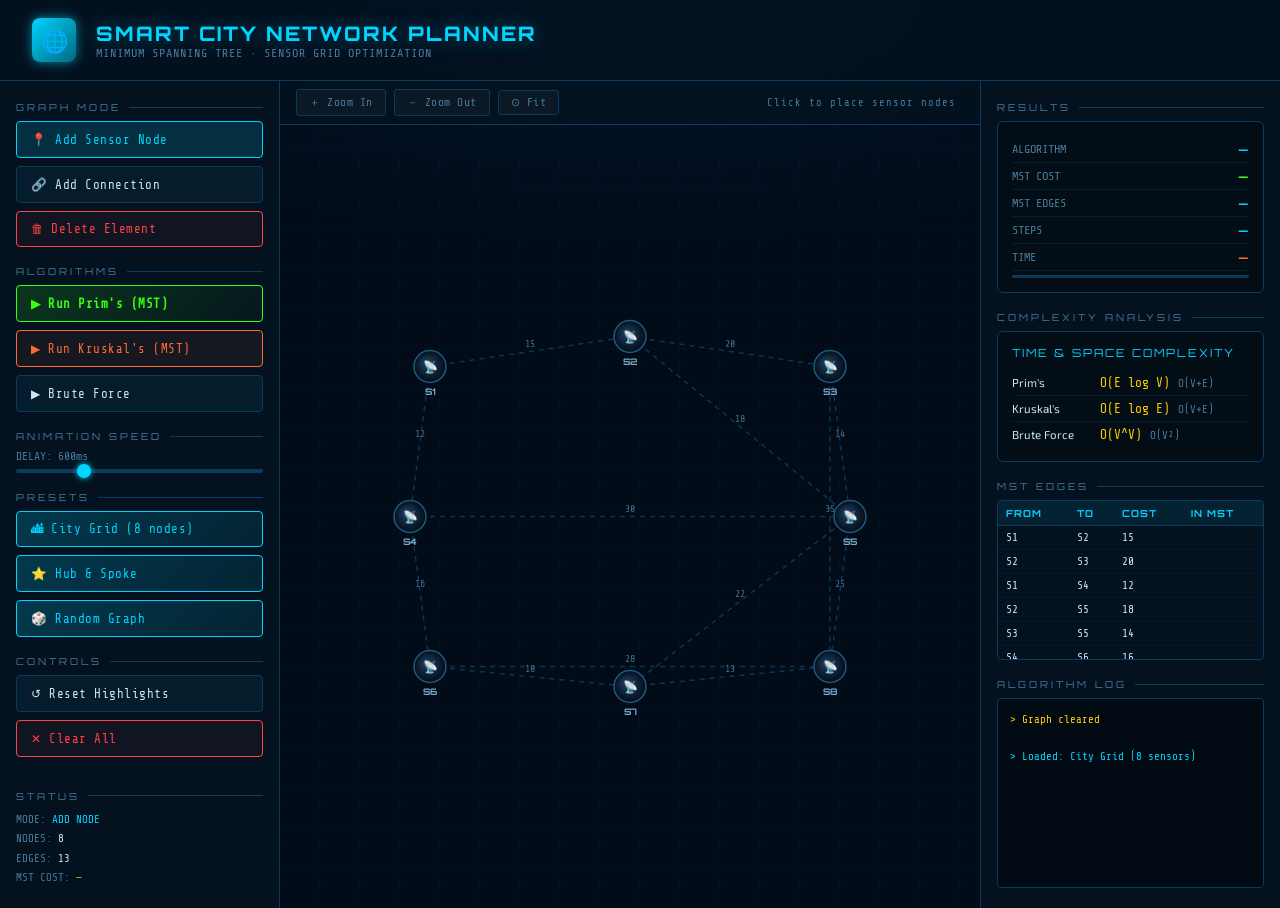
==== smart_city_mst.html @ bb5465e7 "Add complete smart city MST project with all source and test files" ====
<!doctype html>
<html lang="en">
  <head>
    <meta charset="UTF-8" />
    <meta name="viewport" content="width=device-width, initial-scale=1.0" />
    <title>Smart City Road Network Planner</title>
    <link
      href="https://fonts.googleapis.com/css2?family=Orbitron:wght@400;600;800;900&family=Share+Tech+Mono&family=Exo+2:wght@300;400;500&display=swap"
      rel="stylesheet"
    />
    <style>
      :root {
        --bg: #020b18;
        --panel: #041220;
        --border: #0a3a5c;
        --accent: #00d4ff;
        --accent2: #ff6b35;
        --accent3: #39ff14;
        --accent4: #ffcc00;
        --text: #c8e8f8;
        --muted: #4a7a9b;
        --edge-normal: #1a4a6a;
        --node-fill: #0a2535;
        --glow: 0 0 12px rgba(0, 212, 255, 0.6);
      }

      * {
        margin: 0;
        padding: 0;
        box-sizing: border-box;
      }

      body {
        background: var(--bg);
        color: var(--text);
        font-family: "Exo 2", sans-serif;
        min-height: 100vh;
        overflow-x: hidden;
        background-image:
          radial-gradient(
            ellipse 80% 40% at 50% 0%,
            rgba(0, 80, 160, 0.15) 0%,
            transparent 70%
          ),
          repeating-linear-gradient(
            0deg,
            transparent,
            transparent 39px,
            rgba(0, 60, 100, 0.08) 39px,
            rgba(0, 60, 100, 0.08) 40px
          ),
          repeating-linear-gradient(
            90deg,
            transparent,
            transparent 39px,
            rgba(0, 60, 100, 0.08) 39px,
            rgba(0, 60, 100, 0.08) 40px
          );
      }

      header {
        padding: 18px 32px;
        border-bottom: 1px solid var(--border);
        display: flex;
        align-items: center;
        gap: 20px;
        background: rgba(4, 18, 32, 0.95);
        backdrop-filter: blur(10px);
        position: sticky;
        top: 0;
        z-index: 100;
      }

      .logo-icon {
        width: 44px;
        height: 44px;
        background: linear-gradient(135deg, var(--accent), #006a80);
        border-radius: 8px;
        display: flex;
        align-items: center;
        justify-content: center;
        font-size: 22px;
        box-shadow: var(--glow);
      }

      header h1 {
        font-family: "Orbitron", monospace;
        font-size: 1.25rem;
        font-weight: 800;
        letter-spacing: 2px;
        color: var(--accent);
        text-shadow: 0 0 20px rgba(0, 212, 255, 0.4);
      }

      header p {
        font-size: 0.75rem;
        color: var(--muted);
        letter-spacing: 1px;
        font-family: "Share Tech Mono", monospace;
      }

      .badge {
        margin-left: auto;
        background: rgba(0, 212, 255, 0.1);
        border: 1px solid rgba(0, 212, 255, 0.3);
        color: var(--accent);
        font-family: "Share Tech Mono", monospace;
        font-size: 0.65rem;
        padding: 4px 10px;
        border-radius: 3px;
        letter-spacing: 2px;
      }

      .main-layout {
        display: grid;
        grid-template-columns: 280px 1fr 300px;
        gap: 0;
        height: calc(100vh - 73px);
      }

      /* SIDEBAR LEFT */
      .sidebar {
        background: var(--panel);
        border-right: 1px solid var(--border);
        padding: 20px 16px;
        overflow-y: auto;
        display: flex;
        flex-direction: column;
        gap: 18px;
      }

      .section-label {
        font-family: "Orbitron", monospace;
        font-size: 0.6rem;
        letter-spacing: 3px;
        color: var(--muted);
        text-transform: uppercase;
        margin-bottom: 8px;
        display: flex;
        align-items: center;
        gap: 8px;
      }
      .section-label::after {
        content: "";
        flex: 1;
        height: 1px;
        background: var(--border);
      }

      .btn {
        width: 100%;
        padding: 10px 14px;
        border: 1px solid var(--border);
        background: rgba(0, 212, 255, 0.05);
        color: var(--text);
        font-family: "Share Tech Mono", monospace;
        font-size: 0.78rem;
        cursor: pointer;
        border-radius: 4px;
        transition: all 0.2s;
        text-align: left;
        letter-spacing: 0.5px;
        display: flex;
        align-items: center;
        gap: 8px;
      }
      .btn:hover {
        background: rgba(0, 212, 255, 0.12);
        border-color: var(--accent);
        color: var(--accent);
      }
      .btn.active {
        background: rgba(0, 212, 255, 0.15);
        border-color: var(--accent);
        color: var(--accent);
      }
      .btn.primary {
        background: linear-gradient(
          135deg,
          rgba(0, 212, 255, 0.2),
          rgba(0, 106, 128, 0.2)
        );
        border-color: var(--accent);
        color: var(--accent);
      }
      .btn.run {
        background: linear-gradient(
          135deg,
          rgba(57, 255, 20, 0.15),
          rgba(0, 80, 0, 0.1)
        );
        border-color: var(--accent3);
        color: var(--accent3);
        font-weight: 600;
      }
      .btn.run:hover {
        background: rgba(57, 255, 20, 0.25);
      }
      .btn.danger {
        border-color: #ff4444;
        color: #ff4444;
        background: rgba(255, 68, 68, 0.05);
      }
      .btn.danger:hover {
        background: rgba(255, 68, 68, 0.15);
      }
      .btn.kruskal-btn {
        border-color: var(--accent2);
        color: var(--accent2);
        background: rgba(255, 107, 53, 0.07);
      }
      .btn.kruskal-btn:hover {
        background: rgba(255, 107, 53, 0.18);
      }

      .algo-group {
        display: flex;
        flex-direction: column;
        gap: 8px;
      }

      .speed-control {
        display: flex;
        flex-direction: column;
        gap: 6px;
      }
      .speed-control label {
        font-size: 0.72rem;
        color: var(--muted);
        font-family: "Share Tech Mono", monospace;
      }
      input[type="range"] {
        -webkit-appearance: none;
        width: 100%;
        height: 4px;
        background: var(--border);
        border-radius: 2px;
      }
      input[type="range"]::-webkit-slider-thumb {
        -webkit-appearance: none;
        width: 14px;
        height: 14px;
        background: var(--accent);
        border-radius: 50%;
        cursor: pointer;
        box-shadow: 0 0 6px var(--accent);
      }

      /* CANVAS AREA */
      .canvas-area {
        position: relative;
        display: flex;
        flex-direction: column;
      }

      .canvas-toolbar {
        background: rgba(4, 18, 32, 0.9);
        border-bottom: 1px solid var(--border);
        padding: 8px 16px;
        display: flex;
        gap: 8px;
        align-items: center;
      }
      .toolbar-btn {
        padding: 5px 12px;
        border: 1px solid var(--border);
        background: rgba(255, 255, 255, 0.03);
        color: var(--muted);
        font-family: "Share Tech Mono", monospace;
        font-size: 0.7rem;
        cursor: pointer;
        border-radius: 3px;
        transition: all 0.2s;
        letter-spacing: 0.5px;
      }
      .toolbar-btn:hover {
        color: var(--text);
        border-color: var(--muted);
      }
      .toolbar-btn.active {
        background: rgba(0, 212, 255, 0.1);
        border-color: var(--accent);
        color: var(--accent);
      }
      .canvas-hint {
        margin-left: auto;
        font-family: "Share Tech Mono", monospace;
        font-size: 0.65rem;
        color: var(--muted);
        letter-spacing: 1px;
      }

      #network-canvas {
        flex: 1;
        display: block;
        cursor: crosshair;
      }

      /* RIGHT PANEL */
      .right-panel {
        background: var(--panel);
        border-left: 1px solid var(--border);
        padding: 20px 16px;
        overflow-y: auto;
        display: flex;
        flex-direction: column;
        gap: 18px;
      }

      .stat-card {
        background: rgba(0, 0, 0, 0.3);
        border: 1px solid var(--border);
        border-radius: 6px;
        padding: 14px;
      }
      .stat-row {
        display: flex;
        justify-content: space-between;
        align-items: center;
        padding: 5px 0;
        border-bottom: 1px solid rgba(10, 58, 92, 0.4);
        font-size: 0.75rem;
      }
      .stat-row:last-child {
        border-bottom: none;
      }
      .stat-key {
        color: var(--muted);
        font-family: "Share Tech Mono", monospace;
      }
      .stat-val {
        color: var(--accent);
        font-family: "Orbitron", monospace;
        font-size: 0.8rem;
        font-weight: 600;
      }
      .stat-val.green {
        color: var(--accent3);
      }
      .stat-val.orange {
        color: var(--accent2);
      }

      .log-area {
        background: #010a12;
        border: 1px solid var(--border);
        border-radius: 4px;
        padding: 12px;
        font-family: "Share Tech Mono", monospace;
        font-size: 0.68rem;
        line-height: 1.7;
        color: var(--muted);
        max-height: 220px;
        overflow-y: auto;
        flex: 1;
      }
      .log-area .log-line {
        display: block;
      }
      .log-area .log-line.info {
        color: var(--accent);
      }
      .log-area .log-line.success {
        color: var(--accent3);
      }
      .log-area .log-line.warn {
        color: var(--accent4);
      }
      .log-area .log-line.edge {
        color: #a0cce0;
      }

      .complexity-box {
        background: rgba(0, 0, 0, 0.3);
        border: 1px solid var(--border);
        border-radius: 6px;
        padding: 14px;
      }
      .complexity-title {
        font-family: "Orbitron", monospace;
        font-size: 0.7rem;
        color: var(--accent);
        letter-spacing: 2px;
        margin-bottom: 10px;
      }
      .complexity-item {
        display: flex;
        align-items: baseline;
        gap: 8px;
        padding: 5px 0;
        border-bottom: 1px solid rgba(10, 58, 92, 0.3);
        font-size: 0.72rem;
      }
      .complexity-item:last-child {
        border-bottom: none;
      }
      .algo-name {
        color: var(--text);
        min-width: 80px;
      }
      .time-val {
        color: var(--accent4);
        font-family: "Share Tech Mono", monospace;
        font-size: 0.8rem;
      }
      .space-val {
        color: var(--muted);
        font-family: "Share Tech Mono", monospace;
        font-size: 0.68rem;
      }

      .edge-table {
        width: 100%;
        border-collapse: collapse;
        font-size: 0.7rem;
      }
      .edge-table th {
        background: rgba(0, 212, 255, 0.08);
        color: var(--accent);
        font-family: "Orbitron", monospace;
        font-size: 0.6rem;
        letter-spacing: 1px;
        padding: 6px 8px;
        text-align: left;
        border-bottom: 1px solid var(--border);
      }
      .edge-table td {
        padding: 5px 8px;
        border-bottom: 1px solid rgba(10, 58, 92, 0.2);
        font-family: "Share Tech Mono", monospace;
        color: var(--text);
      }
      .edge-table tr.mst-edge td {
        color: var(--accent3);
        background: rgba(57, 255, 20, 0.04);
      }
      .edge-table tr.mst-edge.kruskal td {
        color: var(--accent2);
        background: rgba(255, 107, 53, 0.04);
      }

      .progress-bar {
        height: 3px;
        background: var(--border);
        border-radius: 2px;
        overflow: hidden;
        margin-top: 4px;
      }
      .progress-fill {
        height: 100%;
        background: linear-gradient(90deg, var(--accent), var(--accent3));
        border-radius: 2px;
        transition: width 0.3s ease;
        width: 0%;
      }

      /* Modal */
      .modal-overlay {
        display: none;
        position: fixed;
        inset: 0;
        background: rgba(0, 0, 0, 0.8);
        z-index: 200;
        align-items: center;
        justify-content: center;
      }
      .modal-overlay.show {
        display: flex;
      }
      .modal {
        background: var(--panel);
        border: 1px solid var(--border);
        border-radius: 8px;
        padding: 28px;
        max-width: 480px;
        width: 90%;
        box-shadow: 0 0 40px rgba(0, 212, 255, 0.2);
      }
      .modal h3 {
        font-family: "Orbitron", monospace;
        font-size: 0.9rem;
        color: var(--accent);
        letter-spacing: 2px;
        margin-bottom: 16px;
      }
      .form-row {
        display: flex;
        flex-direction: column;
        gap: 6px;
        margin-bottom: 14px;
      }
      .form-row label {
        font-size: 0.72rem;
        color: var(--muted);
        font-family: "Share Tech Mono", monospace;
      }
      .form-row input {
        background: rgba(0, 0, 0, 0.4);
        border: 1px solid var(--border);
        color: var(--text);
        padding: 8px 10px;
        border-radius: 4px;
        font-family: "Share Tech Mono", monospace;
        font-size: 0.8rem;
        outline: none;
      }
      .form-row input:focus {
        border-color: var(--accent);
      }
      .helper-text {
        font-size: 0.65rem;
        color: var(--muted);
        font-family: "Share Tech Mono", monospace;
      }
      .modal-actions {
        display: flex;
        gap: 10px;
        margin-top: 18px;
      }
      .modal-actions .btn {
        width: auto;
        padding: 8px 18px;
      }

      /* Tooltip */
      .tooltip {
        position: absolute;
        background: rgba(4, 18, 32, 0.95);
        border: 1px solid var(--border);
        border-radius: 4px;
        padding: 8px 12px;
        font-family: "Share Tech Mono", monospace;
        font-size: 0.68rem;
        color: var(--text);
        pointer-events: none;
        display: none;
        z-index: 50;
        white-space: nowrap;
      }

      .mode-indicator {
        font-family: "Share Tech Mono", monospace;
        font-size: 0.68rem;
        color: var(--accent4);
        letter-spacing: 1px;
      }

      @keyframes pulse-glow {
        0%,
        100% {
          filter: drop-shadow(0 0 4px rgba(0, 212, 255, 0.8));
        }
        50% {
          filter: drop-shadow(0 0 12px rgba(0, 212, 255, 1));
        }
      }
      @keyframes mst-draw {
        from {
          stroke-dashoffset: 200;
        }
        to {
          stroke-dashoffset: 0;
        }
      }

      ::-webkit-scrollbar {
        width: 4px;
      }
      ::-webkit-scrollbar-track {
        background: transparent;
      }
      ::-webkit-scrollbar-thumb {
        background: var(--border);
        border-radius: 2px;
      }
      ::-webkit-scrollbar-thumb:hover {
        background: var(--muted);
      }
    </style>
  </head>
  <body>
    <header>
      <div class="logo-icon">🌐</div>
      <div>
        <h1>SMART CITY NETWORK PLANNER</h1>
        <p>MINIMUM SPANNING TREE · SENSOR GRID OPTIMIZATION</p>
      </div>
      <!-- <div class="badge">v2.0 · MST ENGINE</div> -->
    </header>

    <div class="main-layout">
      <!-- LEFT SIDEBAR -->
      <div class="sidebar">
        <div>
          <div class="section-label">Graph Mode</div>
          <div class="algo-group">
            <button
              class="btn active"
              id="btn-add-node"
              onclick="setMode('node')"
            >
              📍 Add Sensor Node
            </button>
            <button class="btn" id="btn-add-edge" onclick="setMode('edge')">
              🔗 Add Connection
            </button>
            <button class="btn danger" onclick="setMode('delete')">
              🗑 Delete Element
            </button>
          </div>
        </div>

        <div>
          <div class="section-label">Algorithms</div>
          <div class="algo-group">
            <button class="btn run" onclick="runAlgo('prim')">
              ▶ Run Prim's (MST)
            </button>
            <button class="btn kruskal-btn" onclick="runAlgo('kruskal')">
              ▶ Run Kruskal's (MST)
            </button>
            <button class="btn" onclick="runAlgo('brute')">
              ▶ Brute Force
            </button>
          </div>
        </div>

        <div>
          <div class="section-label">Animation Speed</div>
          <div class="speed-control">
            <label>DELAY: <span id="speed-label">600ms</span></label>
            <input
              type="range"
              id="speed-slider"
              min="100"
              max="2000"
              value="600"
              step="100"
              oninput="
                animSpeed = parseInt(this.value);
                document.getElementById('speed-label').textContent =
                  this.value + 'ms';
              "
            />
          </div>
        </div>

        <div>
          <div class="section-label">Presets</div>
          <div class="algo-group">
            <button class="btn primary" onclick="loadPreset('city')">
              🏙 City Grid (8 nodes)
            </button>
            <button class="btn primary" onclick="loadPreset('star')">
              ⭐ Hub & Spoke
            </button>
            <button class="btn primary" onclick="openRandomPresetModal()">
              🎲 Random Graph
            </button>
          </div>
        </div>

        <div>
          <div class="section-label">Controls</div>
          <div class="algo-group">
            <button class="btn" onclick="resetMST()">↺ Reset Highlights</button>
            <button class="btn danger" onclick="clearAll()">✕ Clear All</button>
          </div>
        </div>

        <div style="margin-top: auto">
          <div class="section-label">Status</div>
          <div
            style="
              font-family: &quot;Share Tech Mono&quot;, monospace;
              font-size: 0.68rem;
              line-height: 1.8;
              color: var(--muted);
            "
          >
            <div>
              MODE:
              <span id="mode-display" style="color: var(--accent)"
                >ADD NODE</span
              >
            </div>
            <div>
              NODES: <span id="node-count" style="color: var(--text)">0</span>
            </div>
            <div>
              EDGES: <span id="edge-count" style="color: var(--text)">0</span>
            </div>
            <div>
              MST COST:
              <span id="mst-cost-sidebar" style="color: var(--accent3)">—</span>
            </div>
          </div>
        </div>
      </div>

      <!-- CANVAS -->
      <div class="canvas-area">
        <div class="canvas-toolbar">
          <button class="toolbar-btn" onclick="zoomIn()">＋ Zoom In</button>
          <button class="toolbar-btn" onclick="zoomOut()">－ Zoom Out</button>
          <button class="toolbar-btn" onclick="resetZoom()">⊙ Fit</button>
          <div class="canvas-hint" id="canvas-hint">
            Click to place sensor nodes
          </div>
          <span class="mode-indicator" id="running-label"></span>
        </div>
        <canvas id="network-canvas"></canvas>
        <div class="tooltip" id="tooltip"></div>
      </div>

      <!-- RIGHT PANEL -->
      <div class="right-panel">
        <div>
          <div class="section-label">Results</div>
          <div class="stat-card">
            <div class="stat-row">
              <span class="stat-key">ALGORITHM</span>
              <span class="stat-val" id="res-algo">—</span>
            </div>
            <div class="stat-row">
              <span class="stat-key">MST COST</span>
              <span class="stat-val green" id="res-cost">—</span>
            </div>
            <div class="stat-row">
              <span class="stat-key">MST EDGES</span>
              <span class="stat-val" id="res-edges">—</span>
            </div>
            <div class="stat-row">
              <span class="stat-key">STEPS</span>
              <span class="stat-val" id="res-steps">—</span>
            </div>
            <div class="stat-row">
              <span class="stat-key">TIME</span>
              <span class="stat-val orange" id="res-time">—</span>
            </div>
            <div class="progress-bar">
              <div class="progress-fill" id="progress-fill"></div>
            </div>
          </div>
        </div>

        <div>
          <div class="section-label">Complexity Analysis</div>
          <div class="complexity-box">
            <div class="complexity-title">TIME & SPACE COMPLEXITY</div>
            <div class="complexity-item">
              <span class="algo-name">Prim's</span>
              <span class="time-val">O(E log V)</span>
              <span class="space-val">O(V+E)</span>
            </div>
            <div class="complexity-item">
              <span class="algo-name">Kruskal's</span>
              <span class="time-val">O(E log E)</span>
              <span class="space-val">O(V+E)</span>
            </div>
            <div class="complexity-item">
              <span class="algo-name">Brute Force</span>
              <span class="time-val">O(V^V)</span>
              <span class="space-val">O(V²)</span>
            </div>
          </div>
        </div>

        <div>
          <div class="section-label">MST Edges</div>
          <div
            style="
              max-height: 160px;
              overflow-y: auto;
              border: 1px solid var(--border);
              border-radius: 4px;
            "
          >
            <table class="edge-table" id="edge-table">
              <thead>
                <tr>
                  <th>FROM</th>
                  <th>TO</th>
                  <th>COST</th>
                  <th>IN MST</th>
                </tr>
              </thead>
              <tbody id="edge-table-body">
                <tr>
                  <td
                    colspan="4"
                    style="color: var(--muted); text-align: center"
                  >
                    No edges yet
                  </td>
                </tr>
              </tbody>
            </table>
          </div>
        </div>

        <div style="flex: 1; display: flex; flex-direction: column">
          <div class="section-label">Algorithm Log</div>
          <div class="log-area" id="log-area">
            <span class="log-line info">// SMART CITY MST ENGINE READY</span
            ><br />
            <span class="log-line">// Add nodes and edges to begin</span><br />
            <span class="log-line">// or load a preset graph</span><br />
          </div>
        </div>
      </div>
    </div>

    <!-- Edge Weight Modal -->
    <div class="modal-overlay" id="edge-modal">
      <div class="modal">
        <h3>ADD SENSOR CONNECTION</h3>
        <div class="form-row">
          <label>CONNECTION COST (wiring length / units)</label>
          <input
            type="number"
            id="edge-weight-input"
            value="10"
            min="1"
            max="999"
            placeholder="Enter cost..."
          />
        </div>
        <div
          style="
            font-size: 0.7rem;
            color: var(--muted);
            font-family: &quot;Share Tech Mono&quot;, monospace;
            line-height: 1.7;
          "
        >
          From: <span id="modal-from" style="color: var(--accent)"></span><br />
          To: &nbsp;&nbsp;<span
            id="modal-to"
            style="color: var(--accent)"
          ></span>
        </div>
        <div class="modal-actions">
          <button class="btn run" onclick="confirmEdge()">
            ✓ Add Connection
          </button>
          <button class="btn danger" onclick="closeModal()">✕ Cancel</button>
        </div>
      </div>
    </div>

    <!-- Random Preset Modal -->
    <div class="modal-overlay" id="random-modal">
      <div class="modal">
        <h3>RANDOM GRAPH PRESET</h3>
        <div class="form-row">
          <label>NUMBER OF SENSORS (2-12)</label>
          <input
            type="number"
            id="random-nodes-input"
            min="2"
            max="12"
            value="8"
          />
        </div>
        <div class="form-row">
          <label>NUMBER OF CONNECTIONS</label>
          <input
            type="number"
            id="random-edges-input"
            min="1"
            max="20"
            value="12"
          />
          <div class="helper-text" id="random-edges-help">
            Allowed edges: 1 to 20
          </div>
        </div>
        <div class="modal-actions">
          <button class="btn run" onclick="applyRandomPreset()">
            ✓ Build Random Graph
          </button>
          <button class="btn danger" onclick="closeRandomPresetModal()">
            ✕ Cancel
          </button>
        </div>
      </div>
    </div>

    <script>
      // ============================================================
      // GRAPH DATA
      // ============================================================
      let nodes = [];
      let edges = [];
      let nodeIdCounter = 0;
      let mode = "node"; // 'node' | 'edge' | 'delete'
      let edgeStart = null;
      let animSpeed = 600;
      let isRunning = false;
      let mstEdges = [];
      let mstAlgo = "";
      let pendingEdge = null;
      let scale = 1,
        offsetX = 0,
        offsetY = 0;
      const MAX_RANDOM_NODES = 12;
      let suppressClick = false;
      let panCandidate = null;
      let panDragging = false;

      const canvas = document.getElementById("network-canvas");
      const ctx = canvas.getContext("2d");

      function resizeCanvas() {
        canvas.width = canvas.offsetWidth;
        canvas.height = canvas.offsetHeight;
        draw();
      }
      window.addEventListener("resize", resizeCanvas);
      setTimeout(resizeCanvas, 50);

      // ============================================================
      // DRAWING
      // ============================================================
      function draw() {
        ctx.clearRect(0, 0, canvas.width, canvas.height);
        ctx.save();
        ctx.translate(offsetX, offsetY);
        ctx.scale(scale, scale);

        // Draw grid dots
        ctx.fillStyle = "rgba(10,58,92,0.25)";
        const step = 40;
        for (
          let x = -offsetX / scale;
          x < (canvas.width - offsetX) / scale;
          x += step
        ) {
          for (
            let y = -offsetY / scale;
            y < (canvas.height - offsetY) / scale;
            y += step
          ) {
            ctx.beginPath();
            ctx.arc(x, y, 1, 0, Math.PI * 2);
            ctx.fill();
          }
        }

        // Draw edges
        edges.forEach((e) => {
          const n1 = nodes.find((n) => n.id === e.from);
          const n2 = nodes.find((n) => n.id === e.to);
          if (!n1 || !n2) return;

          const isMST = mstEdges.some(
            (me) =>
              (me.from === e.from && me.to === e.to) ||
              (me.from === e.to && me.to === e.from),
          );
          const isAnimating = e.animating;

          if (isMST) {
            ctx.beginPath();
            const grad = ctx.createLinearGradient(n1.x, n1.y, n2.x, n2.y);
            if (mstAlgo === "kruskal") {
              grad.addColorStop(0, "#ff6b35");
              grad.addColorStop(1, "#ffcc00");
            } else if (mstAlgo === "brute") {
              grad.addColorStop(0, "#b44fff");
              grad.addColorStop(1, "#ff4488");
            } else {
              grad.addColorStop(0, "#00d4ff");
              grad.addColorStop(1, "#39ff14");
            }
            ctx.strokeStyle = grad;
            ctx.lineWidth = 3.5;
            ctx.shadowColor =
              mstAlgo === "kruskal"
                ? "#ff6b35"
                : mstAlgo === "brute"
                  ? "#b44fff"
                  : "#00d4ff";
            ctx.shadowBlur = 12;
            ctx.moveTo(n1.x, n1.y);
            ctx.lineTo(n2.x, n2.y);
            ctx.stroke();
            ctx.shadowBlur = 0;

            // Draw cost label
            const mx = (n1.x + n2.x) / 2,
              my = (n1.y + n2.y) / 2;
            ctx.fillStyle =
              mstAlgo === "kruskal"
                ? "#ff6b35"
                : mstAlgo === "brute"
                  ? "#b44fff"
                  : "#39ff14";
            ctx.font = "bold 11px Orbitron";
            ctx.textAlign = "center";
            ctx.fillText(e.weight, mx, my - 6);
          } else {
            ctx.beginPath();
            ctx.strokeStyle = "rgba(20,70,110,0.7)";
            ctx.lineWidth = 1.5;
            ctx.setLineDash([5, 5]);
            ctx.moveTo(n1.x, n1.y);
            ctx.lineTo(n2.x, n2.y);
            ctx.stroke();
            ctx.setLineDash([]);

            if (isAnimating) {
              ctx.beginPath();
              ctx.strokeStyle = "rgba(0,212,255,0.65)";
              ctx.lineWidth = 2.5;
              ctx.moveTo(n1.x, n1.y);
              ctx.lineTo(n2.x, n2.y);
              ctx.stroke();
            }

            // Cost label
            const mx = (n1.x + n2.x) / 2,
              my = (n1.y + n2.y) / 2;
            ctx.fillStyle = "rgba(74,122,155,0.9)";
            ctx.font = "10px Share Tech Mono";
            ctx.textAlign = "center";
            ctx.fillText(e.weight, mx, my - 5);
          }
        });

        // Draw nodes
        nodes.forEach((n) => {
          const isSelected = edgeStart === n.id;
          const isMSTNode = mstEdges.some(
            (e) => e.from === n.id || e.to === n.id,
          );

          // Outer glow ring
          if (isSelected || isMSTNode) {
            ctx.beginPath();
            ctx.arc(n.x, n.y, 22, 0, Math.PI * 2);
            ctx.strokeStyle = isSelected
              ? "rgba(255,204,0,0.4)"
              : mstAlgo === "kruskal"
                ? "rgba(255,107,53,0.3)"
                : "rgba(0,212,255,0.3)";
            ctx.lineWidth = 1.5;
            ctx.stroke();
          }

          // Node circle
          ctx.beginPath();
          ctx.arc(n.x, n.y, 16, 0, Math.PI * 2);
          const g = ctx.createRadialGradient(n.x - 4, n.y - 4, 2, n.x, n.y, 16);
          if (isSelected) {
            g.addColorStop(0, "#806000");
            g.addColorStop(1, "#241a00");
          } else if (isMSTNode) {
            if (mstAlgo === "kruskal") {
              g.addColorStop(0, "#7a2f10");
              g.addColorStop(1, "#1a0800");
            } else if (mstAlgo === "brute") {
              g.addColorStop(0, "#55168a");
              g.addColorStop(1, "#150020");
            } else {
              g.addColorStop(0, "#003d50");
              g.addColorStop(1, "#001a22");
            }
          } else {
            g.addColorStop(0, "#1a3a5c");
            g.addColorStop(1, "#050e18");
          }
          ctx.fillStyle = g;
          ctx.fill();
          ctx.strokeStyle = isSelected
            ? "#ffcc00"
            : isMSTNode
              ? mstAlgo === "kruskal"
                ? "#ff6b35"
                : mstAlgo === "brute"
                  ? "#b44fff"
                  : "#00d4ff"
              : "#1a5c80";
          ctx.lineWidth = isSelected ? 2.5 : isMSTNode ? 2 : 1.5;
          ctx.shadowColor = isSelected
            ? "#ffcc00"
            : isMSTNode
              ? mstAlgo === "kruskal"
                ? "#ff6b35"
                : "#00d4ff"
              : "transparent";
          ctx.shadowBlur = isMSTNode || isSelected ? 10 : 0;
          ctx.stroke();
          ctx.shadowBlur = 0;

          // Sensor icon
          ctx.fillStyle = isSelected
            ? "#ffcc00"
            : isMSTNode
              ? mstAlgo === "kruskal"
                ? "#ff6b35"
                : "#00d4ff"
              : "#4a7a9b";
          ctx.font = "12px Arial";
          ctx.textAlign = "center";
          ctx.fillText("📡", n.x, n.y + 4);

          // Node label
          ctx.fillStyle = isSelected
            ? "#ffcc00"
            : isMSTNode
              ? "#ffffff"
              : "#7ab0d0";
          ctx.font = "bold 9px Orbitron";
          ctx.textAlign = "center";
          ctx.fillText(n.label, n.x, n.y + 28);
        });

        ctx.restore();
      }

      // ============================================================
      // INTERACTION
      // ============================================================
      canvas.addEventListener("click", (e) => {
        if (suppressClick) {
          suppressClick = false;
          return;
        }
        if (isRunning) return;
        const rect = canvas.getBoundingClientRect();
        const wx = (e.clientX - rect.left - offsetX) / scale;
        const wy = (e.clientY - rect.top - offsetY) / scale;

        if (mode === "node") {
          // Check not too close
          for (const n of nodes) {
            if (Math.hypot(n.x - wx, n.y - wy) < 36) {
              log("Node too close to existing node", "warn");
              return;
            }
          }
          const label = "S" + (nodeIdCounter + 1);
          nodes.push({ id: ++nodeIdCounter, x: wx, y: wy, label });
          log(`Added sensor node ${label}`, "info");
          updateCounts();
          draw();
        } else if (mode === "edge") {
          const hit = getNodeAt(wx, wy);
          if (!hit) {
            edgeStart = null;
            draw();
            return;
          }
          if (!edgeStart) {
            edgeStart = hit.id;
            log(`Select target node for connection from ${hit.label}`, "info");
            draw();
          } else {
            if (hit.id === edgeStart) {
              edgeStart = null;
              draw();
              return;
            }
            if (
              edges.some(
                (ex) =>
                  (ex.from === edgeStart && ex.to === hit.id) ||
                  (ex.from === hit.id && ex.to === edgeStart),
              )
            ) {
              log("Connection already exists", "warn");
              edgeStart = null;
              draw();
              return;
            }
            pendingEdge = { from: edgeStart, to: hit.id };
            document.getElementById("modal-from").textContent = nodes.find(
              (n) => n.id === edgeStart,
            ).label;
            document.getElementById("modal-to").textContent = hit.label;
            document.getElementById("edge-weight-input").value =
              Math.floor(Math.random() * 50) + 5;
            document.getElementById("edge-modal").classList.add("show");
            edgeStart = null;
          }
        } else if (mode === "delete") {
          const hit = getNodeAt(wx, wy);
          if (hit) {
            nodes = nodes.filter((n) => n.id !== hit.id);
            edges = edges.filter(
              (ex) => ex.from !== hit.id && ex.to !== hit.id,
            );
            mstEdges = mstEdges.filter(
              (ex) => ex.from !== hit.id && ex.to !== hit.id,
            );
            log(`Deleted node ${hit.label}`, "warn");
            updateCounts();
            updateEdgeTable();
            draw();
            return;
          }
          const eh = getEdgeAt(wx, wy);
          if (eh) {
            const n1 = nodes.find((n) => n.id === eh.from),
              n2 = nodes.find((n) => n.id === eh.to);
            edges = edges.filter((ex) => ex !== eh);
            mstEdges = mstEdges.filter(
              (ex) =>
                !(
                  (ex.from === eh.from && ex.to === eh.to) ||
                  (ex.from === eh.to && ex.to === eh.from)
                ),
            );
            log(`Deleted edge ${n1.label}–${n2.label}`, "warn");
            updateCounts();
            updateEdgeTable();
            draw();
          }
        }
      });

      canvas.addEventListener("mousemove", (e) => {
        const rect = canvas.getBoundingClientRect();
        const wx = (e.clientX - rect.left - offsetX) / scale;
        const wy = (e.clientY - rect.top - offsetY) / scale;
        const tip = document.getElementById("tooltip");
        const hit = getNodeAt(wx, wy);
        if (hit) {
          const deg = edges.filter(
            (ex) => ex.from === hit.id || ex.to === hit.id,
          ).length;
          tip.style.display = "block";
          tip.style.left = e.clientX - rect.left + 15 + "px";
          tip.style.top = e.clientY - rect.top + 10 + "px";
          tip.textContent = `${hit.label} · Connections: ${deg}`;
        } else {
          tip.style.display = "none";
        }
      });

      function getNodeAt(x, y) {
        return nodes.find((n) => Math.hypot(n.x - x, n.y - y) < 18) || null;
      }
      function getEdgeAt(x, y) {
        for (const e of edges) {
          const n1 = nodes.find((n) => n.id === e.from),
            n2 = nodes.find((n) => n.id === e.to);
          if (!n1 || !n2) continue;
          const d = pointToSegmentDist(x, y, n1.x, n1.y, n2.x, n2.y);
          if (d < 8) return e;
        }
        return null;
      }
      function pointToSegmentDist(px, py, ax, ay, bx, by) {
        const dx = bx - ax,
          dy = by - ay;
        if (dx === 0 && dy === 0) return Math.hypot(px - ax, py - ay);
        const t = Math.max(
          0,
          Math.min(1, ((px - ax) * dx + (py - ay) * dy) / (dx * dx + dy * dy)),
        );
        return Math.hypot(px - ax - t * dx, py - ay - t * dy);
      }

      // ============================================================
      // MODAL
      // ============================================================
      function confirmEdge() {
        const w = parseInt(document.getElementById("edge-weight-input").value);
        if (isNaN(w) || w < 1) return;
        edges.push({
          from: pendingEdge.from,
          to: pendingEdge.to,
          weight: w,
          animating: false,
        });
        const n1 = nodes.find((n) => n.id === pendingEdge.from),
          n2 = nodes.find((n) => n.id === pendingEdge.to);
        log(`Added edge ${n1.label}–${n2.label} cost=${w}`, "edge");
        closeModal();
        updateCounts();
        updateEdgeTable();
        draw();
      }
      function closeModal() {
        document.getElementById("edge-modal").classList.remove("show");
        pendingEdge = null;
        edgeStart = null;
        draw();
      }

      // ============================================================
      // ALGORITHMS
      // ============================================================
      async function runAlgo(algo) {
        if (isRunning) return;
        if (nodes.length < 2) {
          log("Need at least 2 sensor nodes", "warn");
          return;
        }
        if (edges.length < 1) {
          log("Need at least 1 edge/connection", "warn");
          return;
        }
        if (!isConnectedGraph()) {
          log("Graph is not connected — MST not possible", "warn");
          return;
        }

        isRunning = true;
        mstEdges = [];
        mstAlgo = algo;
        clearLog();
        document.getElementById("progress-fill").style.width = "0%";
        document.getElementById("res-algo").textContent =
          algo === "prim"
            ? "PRIM'S"
            : algo === "kruskal"
              ? "KRUSKAL'S"
              : "BRUTE FORCE";
        document.getElementById("res-algo").style.color =
          algo === "kruskal"
            ? "var(--accent2)"
            : algo === "brute"
              ? "#b44fff"
              : "var(--accent)";
        document.getElementById("running-label").textContent = "⚡ RUNNING...";
        document.getElementById("res-cost").textContent = "...";
        document.getElementById("res-steps").textContent = "...";
        document.getElementById("res-time").textContent = "...";

        const t0 = performance.now();

        if (algo === "prim") await primMST();
        else if (algo === "kruskal") await kruskalMST();
        else await bruteForceMST();

        const elapsed = (performance.now() - t0).toFixed(1);
        const totalCost = mstEdges.reduce((s, e) => s + e.weight, 0);

        document.getElementById("res-cost").textContent = totalCost + " units";
        document.getElementById("res-edges").textContent = mstEdges.length;
        document.getElementById("res-time").textContent = elapsed + " ms";
        document.getElementById("mst-cost-sidebar").textContent = totalCost;
        document.getElementById("progress-fill").style.width = "100%";
        document.getElementById("running-label").textContent = "✓ COMPLETE";
        log(`MST COMPLETE — Total cost: ${totalCost} units`, "success");
        updateEdgeTable();
        isRunning = false;
      }

      // --- PRIM'S ALGORITHM ---
      async function primMST() {
        log("=== PRIM'S ALGORITHM ===", "info");
        log("Data Structure: Min-Heap (Priority Queue)", "info");
        log("Complexity: O(E log V)", "info");
        log("", "");

        const visited = new Set();
        const start = nodes[0];
        visited.add(start.id);
        log(`Start node: ${start.label}`, "edge");

        let step = 0;
        while (visited.size < nodes.length) {
          let bestEdge = null,
            bestW = Infinity;

          for (const e of edges) {
            const fromIn = visited.has(e.from),
              toIn = visited.has(e.to);
            if ((fromIn && !toIn) || (!fromIn && toIn)) {
              e.animating = true;
              if (e.weight < bestW) {
                bestW = e.weight;
                bestEdge = e;
              }
            }
          }
          draw();
          await sleep(animSpeed / 2);
          edges.forEach((e) => (e.animating = false));

          if (!bestEdge) break;
          mstEdges.push(bestEdge);
          visited.add(bestEdge.from);
          visited.add(bestEdge.to);
          const n1 = nodes.find((n) => n.id === bestEdge.from),
            n2 = nodes.find((n) => n.id === bestEdge.to);
          step++;
          log(
            `Step ${step}: Add edge ${n1.label}–${n2.label} (cost=${bestEdge.weight})`,
            "success",
          );
          document.getElementById("res-steps").textContent = step;
          document.getElementById("progress-fill").style.width =
            (visited.size / nodes.length) * 90 + "%";
          draw();
          await sleep(animSpeed);
        }
      }

      // --- KRUSKAL'S ALGORITHM ---
      async function kruskalMST() {
        log("=== KRUSKAL'S ALGORITHM ===", "info");
        log("Data Structure: Union-Find (Disjoint Set)", "info");
        log("Complexity: O(E log E)", "info");
        log("", "");

        const parent = {},
          rank = {};
        nodes.forEach((n) => {
          parent[n.id] = n.id;
          rank[n.id] = 0;
        });

        function find(x) {
          if (parent[x] !== x) parent[x] = find(parent[x]);
          return parent[x];
        }
        function union(a, b) {
          const ra = find(a),
            rb = find(b);
          if (ra === rb) return false;
          if (rank[ra] < rank[rb]) parent[ra] = rb;
          else if (rank[ra] > rank[rb]) parent[rb] = ra;
          else {
            parent[rb] = ra;
            rank[ra]++;
          }
          return true;
        }

        const sorted = [...edges].sort((a, b) => a.weight - b.weight);
        log(`Sorted ${sorted.length} edges by cost`, "edge");
        sorted.forEach((e) => {
          const n1 = nodes.find((n) => n.id === e.from),
            n2 = nodes.find((n) => n.id === e.to);
          log(`  Edge ${n1.label}–${n2.label}: ${e.weight}`, "edge");
        });

        let step = 0;
        for (const e of sorted) {
          const n1 = nodes.find((n) => n.id === e.from),
            n2 = nodes.find((n) => n.id === e.to);
          e.animating = true;
          draw();
          await sleep(animSpeed / 2);
          e.animating = false;

          if (union(e.from, e.to)) {
            mstEdges.push(e);
            step++;
            log(
              `Step ${step}: Accept ${n1.label}–${n2.label} (cost=${e.weight}) ✓`,
              "success",
            );
            document.getElementById("res-steps").textContent = step;
            document.getElementById("progress-fill").style.width =
              (step / (nodes.length - 1)) * 90 + "%";
            draw();
            await sleep(animSpeed);
            if (mstEdges.length === nodes.length - 1) break;
          } else {
            log(`Reject ${n1.label}–${n2.label} (forms cycle)`, "warn");
            draw();
            await sleep(animSpeed / 2);
          }
        }
      }

      // --- BRUTE FORCE ---
      async function bruteForceMST() {
        log("=== BRUTE FORCE APPROACH ===", "info");
        log("Enumerate spanning trees, find minimum", "info");
        if (nodes.length > 8) {
          log("WARNING: Graph too large for brute force!", "warn");
          log("Running approximation...", "warn");
        }

        // Generate all spanning trees (Prüfer-like via DFS spanning trees)
        const adj = {};
        nodes.forEach((n) => (adj[n.id] = []));
        edges.forEach((e) => {
          adj[e.from].push({ to: e.to, e });
          adj[e.to].push({ to: e.from, e });
        });

        let bestCost = Infinity,
          bestTree = [];
        let attempts = 0;

        // Enumerate spanning trees via random permutations (capped)
        const edgeCopy = [...edges];
        const perms = generateSubsets(edgeCopy, nodes.length - 1);

        for (const subset of perms) {
          attempts++;
          document.getElementById("res-steps").textContent = attempts;
          if (isSpanningTree(subset)) {
            const cost = subset.reduce((s, e) => s + e.weight, 0);
            if (cost < bestCost) {
              bestCost = cost;
              bestTree = subset;
              log(`New best tree found: cost=${cost}`, "success");
              mstEdges = [...bestTree];
              draw();
              await sleep(animSpeed / 2);
            }
          }
          if (attempts > 200) {
            log("Capped at 200 iterations (large graph)", "warn");
            break;
          }
          await sleep(30);
        }
        mstEdges = bestTree;
      }

      function generateSubsets(arr, k) {
        const result = [];
        function combo(start, current) {
          if (current.length === k) {
            result.push([...current]);
            return;
          }
          for (let i = start; i < arr.length; i++) {
            current.push(arr[i]);
            combo(i + 1, current);
            current.pop();
          }
        }
        combo(0, []);
        return result;
      }

      function isSpanningTree(subset) {
        if (subset.length !== nodes.length - 1) return false;
        const parent = {};
        nodes.forEach((n) => (parent[n.id] = n.id));
        function find(x) {
          return parent[x] === x ? x : (parent[x] = find(parent[x]));
        }
        function union(a, b) {
          const ra = find(a),
            rb = find(b);
          if (ra === rb) return false;
          parent[ra] = rb;
          return true;
        }
        for (const e of subset) {
          if (!union(e.from, e.to)) return false;
        }
        const root = find(nodes[0].id);
        return nodes.every((n) => find(n.id) === root);
      }

      function isConnectedGraph() {
        if (nodes.length === 0) return false;
        const visited = new Set([nodes[0].id]);
        const queue = [nodes[0].id];
        while (queue.length) {
          const cur = queue.shift();
          for (const e of edges) {
            if (e.from === cur && !visited.has(e.to)) {
              visited.add(e.to);
              queue.push(e.to);
            }
            if (e.to === cur && !visited.has(e.from)) {
              visited.add(e.from);
              queue.push(e.from);
            }
          }
        }
        return visited.size === nodes.length;
      }

      // ============================================================
      // PRESETS
      // ============================================================
      function loadPreset(type, options = {}) {
        clearAll();
        const W = canvas.width / scale,
          H = canvas.height / scale;
        const cx = W / 2,
          cy = H / 2;

        if (type === "city") {
          const positions = [
            [cx - 200, cy - 150],
            [cx, cy - 180],
            [cx + 200, cy - 150],
            [cx - 220, cy],
            [cx + 220, cy],
            [cx - 200, cy + 150],
            [cx, cy + 170],
            [cx + 200, cy + 150],
          ];
          positions.forEach(([x, y], i) =>
            nodes.push({ id: ++nodeIdCounter, x, y, label: "S" + (i + 1) }),
          );
          const edgeDefs = [
            [1, 2, 15],
            [2, 3, 20],
            [1, 4, 12],
            [2, 5, 18],
            [3, 5, 14],
            [4, 6, 16],
            [4, 5, 30],
            [5, 7, 22],
            [6, 7, 10],
            [7, 8, 13],
            [5, 8, 25],
            [6, 8, 28],
            [3, 8, 35],
          ];
          edgeDefs.forEach(([f, t, w]) =>
            edges.push({ from: f, to: t, weight: w, animating: false }),
          );
          log("Loaded: City Grid (8 sensors)", "info");
        } else if (type === "star") {
          nodes.push({ id: ++nodeIdCounter, x: cx, y: cy, label: "HUB" });
          const r = 160;
          for (let i = 0; i < 6; i++) {
            const a = (i / 6) * Math.PI * 2 - Math.PI / 2;
            nodes.push({
              id: ++nodeIdCounter,
              x: cx + r * Math.cos(a),
              y: cy + r * Math.sin(a),
              label: "S" + (i + 1),
            });
          }
          for (let i = 2; i <= 7; i++)
            edges.push({
              from: 1,
              to: i,
              weight: Math.floor(Math.random() * 30) + 10,
              animating: false,
            });
          edges.push(
            { from: 2, to: 3, weight: 45 },
            { from: 3, to: 4, weight: 38 },
            { from: 5, to: 6, weight: 42 },
          );
          log("Loaded: Hub & Spoke topology", "info");
        } else if (type === "random") {
          const count = Math.max(
            2,
            Math.min(MAX_RANDOM_NODES, options.nodes || 7),
          );
          const minEdges = Math.max(1, count - 1);
          const maxEdges = (count * (count - 1)) / 2;
          const edgeCount = Math.max(
            minEdges,
            Math.min(options.edges || Math.round(count * 1.6), maxEdges),
          );
          createRandomGraph(count, edgeCount, W, H);
          log(
            `Loaded: Random sensor network (${count} nodes, ${edgeCount} edges)`,
            "info",
          );
        }

        updateCounts();
        updateEdgeTable();
        draw();
      }

      // ============================================================
      // UTILS
      // ============================================================
      function setMode(m) {
        mode = m;
        edgeStart = null;
        ["btn-add-node", "btn-add-edge"].forEach((id) =>
          document.getElementById(id).classList.remove("active"),
        );
        if (m === "node")
          document.getElementById("btn-add-node").classList.add("active");
        if (m === "edge")
          document.getElementById("btn-add-edge").classList.add("active");
        document.getElementById("mode-display").textContent = m
          .toUpperCase()
          .replace("NODE", "ADD NODE")
          .replace("EDGE", "ADD CONNECTION")
          .replace("DELETE", "DELETE");
        const hints = {
          node: "Click canvas to place sensor nodes",
          edge: "Click two nodes to connect them",
          delete: "Click node or edge to delete",
        };
        document.getElementById("canvas-hint").textContent = hints[m] || "";
        draw();
      }

      function resetMST() {
        mstEdges = [];
        mstAlgo = "";
        document.getElementById("running-label").textContent = "";
        document.getElementById("res-cost").textContent = "—";
        document.getElementById("res-edges").textContent = "—";
        document.getElementById("res-algo").textContent = "—";
        document.getElementById("res-time").textContent = "—";
        document.getElementById("res-steps").textContent = "—";
        document.getElementById("mst-cost-sidebar").textContent = "—";
        document.getElementById("progress-fill").style.width = "0%";
        updateEdgeTable();
        draw();
      }
      function clearAll() {
        nodes = [];
        edges = [];
        mstEdges = [];
        nodeIdCounter = 0;
        edgeStart = null;
        isRunning = false;
        resetMST();
        clearLog();
        log("Graph cleared", "warn");
        updateCounts();
        draw();
      }
      function updateCounts() {
        document.getElementById("node-count").textContent = nodes.length;
        document.getElementById("edge-count").textContent = edges.length;
      }
      function updateEdgeTable() {
        const tbody = document.getElementById("edge-table-body");
        if (edges.length === 0) {
          tbody.innerHTML =
            '<tr><td colspan="4" style="color:var(--muted);text-align:center;padding:10px;">No edges yet</td></tr>';
          return;
        }
        tbody.innerHTML = edges
          .map((e) => {
            const n1 = nodes.find((n) => n.id === e.from),
              n2 = nodes.find((n) => n.id === e.to);
            const isMST = mstEdges.some(
              (me) =>
                (me.from === e.from && me.to === e.to) ||
                (me.from === e.to && me.to === e.from),
            );
            return `<tr class="${isMST ? "mst-edge" + (mstAlgo === "kruskal" ? " kruskal" : "") : ""}">
      <td>${n1 ? n1.label : "?"}</td><td>${n2 ? n2.label : "?"}</td><td>${e.weight}</td>
      <td>${isMST ? "✓" : ""}</td>
    </tr>`;
          })
          .join("");
      }

      function log(msg, type = "") {
        const area = document.getElementById("log-area");
        const span = document.createElement("span");
        span.className = "log-line " + type;
        span.textContent = "> " + msg;
        area.appendChild(span);
        area.appendChild(document.createElement("br"));
        area.scrollTop = area.scrollHeight;
      }
      function clearLog() {
        document.getElementById("log-area").innerHTML = "";
      }

      function sleep(ms) {
        return new Promise((r) => setTimeout(r, ms));
      }

      function openRandomPresetModal() {
        const nodeInput = document.getElementById("random-nodes-input");
        const edgeInput = document.getElementById("random-edges-input");
        nodeInput.value = Math.min(8, MAX_RANDOM_NODES);
        edgeInput.value = 12;
        updateRandomPresetLimits();
        document.getElementById("random-modal").classList.add("show");
      }
      function closeRandomPresetModal() {
        document.getElementById("random-modal").classList.remove("show");
      }
      function updateRandomPresetLimits() {
        const nodeInput = document.getElementById("random-nodes-input");
        const edgeInput = document.getElementById("random-edges-input");
        let n = parseInt(nodeInput.value);
        if (isNaN(n)) n = 2;
        n = Math.max(2, Math.min(MAX_RANDOM_NODES, n));
        nodeInput.value = n;
        const minEdges = Math.max(1, n - 1);
        const maxEdges = (n * (n - 1)) / 2;
        edgeInput.min = minEdges;
        edgeInput.max = maxEdges;
        let e = parseInt(edgeInput.value);
        if (isNaN(e)) e = minEdges;
        e = Math.max(minEdges, Math.min(maxEdges, e));
        edgeInput.value = e;
        document.getElementById("random-edges-help").textContent =
          `Allowed edges: ${minEdges} to ${maxEdges}`;
      }
      function applyRandomPreset() {
        updateRandomPresetLimits();
        const n = parseInt(document.getElementById("random-nodes-input").value);
        const e = parseInt(document.getElementById("random-edges-input").value);
        closeRandomPresetModal();
        loadPreset("random", { nodes: n, edges: e });
      }

      function createRandomGraph(count, edgeCount, W, H) {
        const marginX = 80,
          marginY = 70,
          minDist = 40;
        const positions = [];
        for (let i = 0; i < count; i++) {
          let placed = false;
          for (let attempt = 0; attempt < 40; attempt++) {
            const x = marginX + Math.random() * (W - marginX * 2);
            const y = marginY + Math.random() * (H - marginY * 2);
            if (
              positions.every((p) => Math.hypot(p.x - x, p.y - y) > minDist)
            ) {
              positions.push({ x, y });
              placed = true;
              break;
            }
          }
          if (!placed)
            positions.push({
              x: marginX + Math.random() * (W - marginX * 2),
              y: marginY + Math.random() * (H - marginY * 2),
            });
        }

        positions.forEach((p, i) =>
          nodes.push({
            id: ++nodeIdCounter,
            x: p.x,
            y: p.y,
            label: "S" + (i + 1),
          }),
        );

        const edgeSet = new Set();
        const addEdge = (a, b) => {
          const key = a < b ? `${a}-${b}` : `${b}-${a}`;
          if (edgeSet.has(key)) return false;
          edgeSet.add(key);
          edges.push({
            from: a,
            to: b,
            weight: Math.floor(Math.random() * 60) + 5,
            animating: false,
          });
          return true;
        };

        for (let i = 1; i < nodes.length; i++) {
          const target = Math.floor(Math.random() * i);
          addEdge(nodes[i].id, nodes[target].id);
        }

        const pairs = [];
        for (let i = 0; i < nodes.length; i++) {
          for (let j = i + 1; j < nodes.length; j++) {
            const a = nodes[i].id,
              b = nodes[j].id;
            const key = a < b ? `${a}-${b}` : `${b}-${a}`;
            if (!edgeSet.has(key)) pairs.push([a, b]);
          }
        }

        while (edges.length < edgeCount && pairs.length > 0) {
          const idx = Math.floor(Math.random() * pairs.length);
          const [a, b] = pairs.splice(idx, 1)[0];
          addEdge(a, b);
        }
      }

      function zoomIn() {
        scale = Math.min(scale * 1.2, 3);
        draw();
      }
      function zoomOut() {
        scale = Math.max(scale / 1.2, 0.3);
        draw();
      }
      function resetZoom() {
        scale = 1;
        offsetX = 0;
        offsetY = 0;
        draw();
      }

      // Zoom with wheel
      canvas.addEventListener(
        "wheel",
        (e) => {
          e.preventDefault();
          const rect = canvas.getBoundingClientRect();
          const mx = e.clientX - rect.left,
            my = e.clientY - rect.top;
          const factor = e.deltaY < 0 ? 1.12 : 0.88;
          const newScale = Math.max(0.3, Math.min(3, scale * factor));
          offsetX = mx - (mx - offsetX) * (newScale / scale);
          offsetY = my - (my - offsetY) * (newScale / scale);
          scale = newScale;
          draw();
        },
        { passive: false },
      );

      function startPan(e) {
        panCandidate = { x: e.clientX, y: e.clientY, offsetX, offsetY };
        panDragging = false;
      }
      function updatePan(e) {
        if (!panCandidate) return;
        const dx = e.clientX - panCandidate.x;
        const dy = e.clientY - panCandidate.y;
        if (!panDragging && Math.hypot(dx, dy) > 4) panDragging = true;
        if (panDragging) {
          offsetX = panCandidate.offsetX + dx;
          offsetY = panCandidate.offsetY + dy;
          draw();
        }
      }
      function endPan() {
        if (panCandidate && panDragging) suppressClick = true;
        panCandidate = null;
        panDragging = false;
      }

      canvas.addEventListener("mousedown", (e) => {
        if (e.button === 1 || (e.button === 0 && e.altKey)) {
          startPan(e);
          e.preventDefault();
          return;
        }
        if (e.button !== 0) return;
        const rect = canvas.getBoundingClientRect();
        const wx = (e.clientX - rect.left - offsetX) / scale;
        const wy = (e.clientY - rect.top - offsetY) / scale;
        if (getNodeAt(wx, wy) || getEdgeAt(wx, wy)) return;
        startPan(e);
      });
      canvas.addEventListener("mousemove", updatePan);
      canvas.addEventListener("mouseup", endPan);
      canvas.addEventListener("mouseleave", endPan);

      document
        .getElementById("random-nodes-input")
        .addEventListener("input", updateRandomPresetLimits);
      document
        .getElementById("random-edges-input")
        .addEventListener("input", updateRandomPresetLimits);

      // Load default preset after init
      setTimeout(() => {
        loadPreset("city");
      }, 200);
    </script>
  </body>
</html>
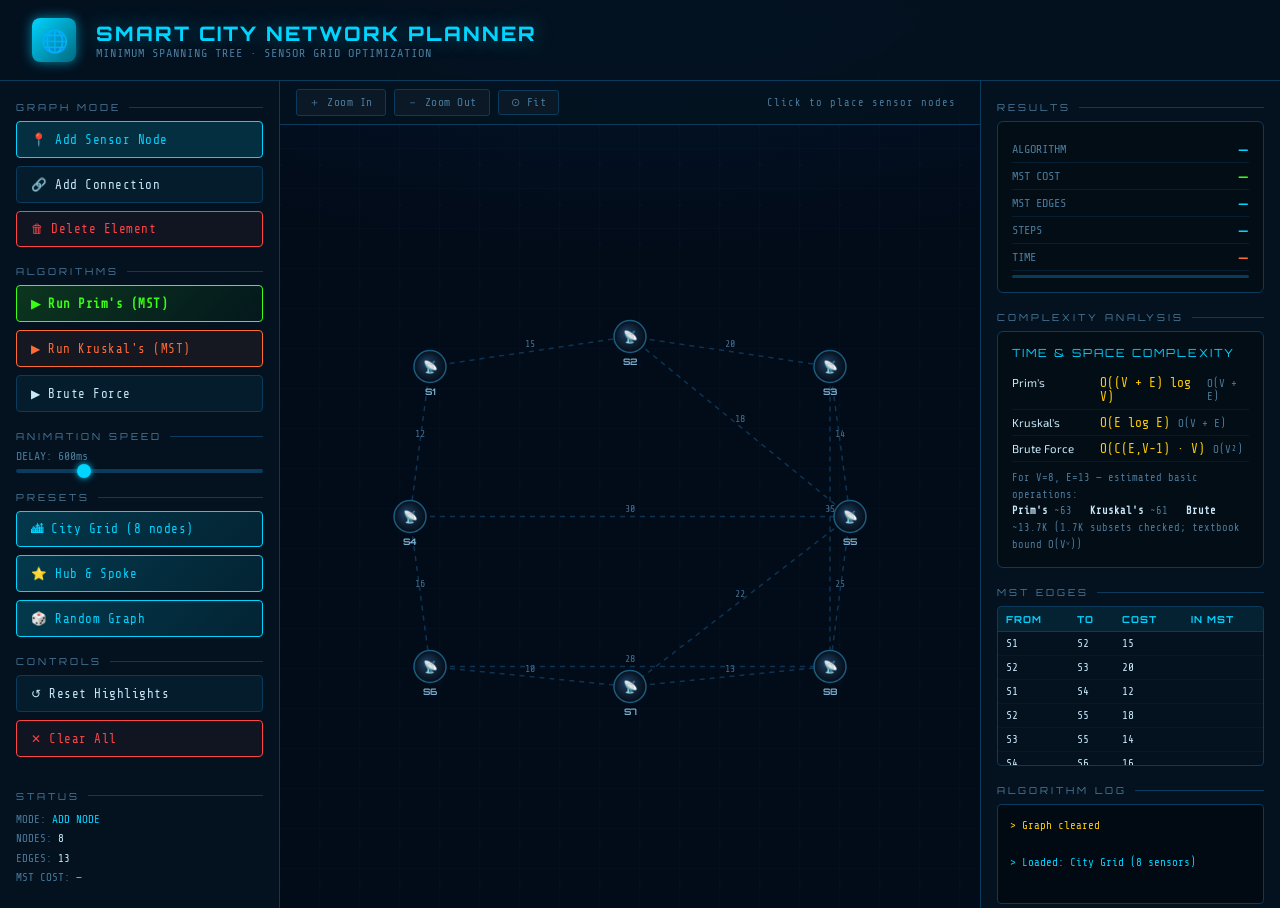
==== commit 642e2d91: "Modularize JS into algorithms/datastructures/analyzers, drop Python suite - Split the monolithic inl" ====
--- a/smart_city_mst.html
+++ b/smart_city_mst.html
@@ -8,575 +8,7 @@
       href="https://fonts.googleapis.com/css2?family=Orbitron:wght@400;600;800;900&family=Share+Tech+Mono&family=Exo+2:wght@300;400;500&display=swap"
       rel="stylesheet"
     />
-    <style>
-      :root {
-        --bg: #020b18;
-        --panel: #041220;
-        --border: #0a3a5c;
-        --accent: #00d4ff;
-        --accent2: #ff6b35;
-        --accent3: #39ff14;
-        --accent4: #ffcc00;
-        --text: #c8e8f8;
-        --muted: #4a7a9b;
-        --edge-normal: #1a4a6a;
-        --node-fill: #0a2535;
-        --glow: 0 0 12px rgba(0, 212, 255, 0.6);
-      }
-
-      * {
-        margin: 0;
-        padding: 0;
-        box-sizing: border-box;
-      }
-
-      body {
-        background: var(--bg);
-        color: var(--text);
-        font-family: "Exo 2", sans-serif;
-        min-height: 100vh;
-        overflow-x: hidden;
-        background-image:
-          radial-gradient(
-            ellipse 80% 40% at 50% 0%,
-            rgba(0, 80, 160, 0.15) 0%,
-            transparent 70%
-          ),
-          repeating-linear-gradient(
-            0deg,
-            transparent,
-            transparent 39px,
-            rgba(0, 60, 100, 0.08) 39px,
-            rgba(0, 60, 100, 0.08) 40px
-          ),
-          repeating-linear-gradient(
-            90deg,
-            transparent,
-            transparent 39px,
-            rgba(0, 60, 100, 0.08) 39px,
-            rgba(0, 60, 100, 0.08) 40px
-          );
-      }
-
-      header {
-        padding: 18px 32px;
-        border-bottom: 1px solid var(--border);
-        display: flex;
-        align-items: center;
-        gap: 20px;
-        background: rgba(4, 18, 32, 0.95);
-        backdrop-filter: blur(10px);
-        position: sticky;
-        top: 0;
-        z-index: 100;
-      }
-
-      .logo-icon {
-        width: 44px;
-        height: 44px;
-        background: linear-gradient(135deg, var(--accent), #006a80);
-        border-radius: 8px;
-        display: flex;
-        align-items: center;
-        justify-content: center;
-        font-size: 22px;
-        box-shadow: var(--glow);
-      }
-
-      header h1 {
-        font-family: "Orbitron", monospace;
-        font-size: 1.25rem;
-        font-weight: 800;
-        letter-spacing: 2px;
-        color: var(--accent);
-        text-shadow: 0 0 20px rgba(0, 212, 255, 0.4);
-      }
-
-      header p {
-        font-size: 0.75rem;
-        color: var(--muted);
-        letter-spacing: 1px;
-        font-family: "Share Tech Mono", monospace;
-      }
-
-      .badge {
-        margin-left: auto;
-        background: rgba(0, 212, 255, 0.1);
-        border: 1px solid rgba(0, 212, 255, 0.3);
-        color: var(--accent);
-        font-family: "Share Tech Mono", monospace;
-        font-size: 0.65rem;
-        padding: 4px 10px;
-        border-radius: 3px;
-        letter-spacing: 2px;
-      }
-
-      .main-layout {
-        display: grid;
-        grid-template-columns: 280px 1fr 300px;
-        gap: 0;
-        height: calc(100vh - 73px);
-      }
-
-      /* SIDEBAR LEFT */
-      .sidebar {
-        background: var(--panel);
-        border-right: 1px solid var(--border);
-        padding: 20px 16px;
-        overflow-y: auto;
-        display: flex;
-        flex-direction: column;
-        gap: 18px;
-      }
-
-      .section-label {
-        font-family: "Orbitron", monospace;
-        font-size: 0.6rem;
-        letter-spacing: 3px;
-        color: var(--muted);
-        text-transform: uppercase;
-        margin-bottom: 8px;
-        display: flex;
-        align-items: center;
-        gap: 8px;
-      }
-      .section-label::after {
-        content: "";
-        flex: 1;
-        height: 1px;
-        background: var(--border);
-      }
-
-      .btn {
-        width: 100%;
-        padding: 10px 14px;
-        border: 1px solid var(--border);
-        background: rgba(0, 212, 255, 0.05);
-        color: var(--text);
-        font-family: "Share Tech Mono", monospace;
-        font-size: 0.78rem;
-        cursor: pointer;
-        border-radius: 4px;
-        transition: all 0.2s;
-        text-align: left;
-        letter-spacing: 0.5px;
-        display: flex;
-        align-items: center;
-        gap: 8px;
-      }
-      .btn:hover {
-        background: rgba(0, 212, 255, 0.12);
-        border-color: var(--accent);
-        color: var(--accent);
-      }
-      .btn.active {
-        background: rgba(0, 212, 255, 0.15);
-        border-color: var(--accent);
-        color: var(--accent);
-      }
-      .btn.primary {
-        background: linear-gradient(
-          135deg,
-          rgba(0, 212, 255, 0.2),
-          rgba(0, 106, 128, 0.2)
-        );
-        border-color: var(--accent);
-        color: var(--accent);
-      }
-      .btn.run {
-        background: linear-gradient(
-          135deg,
-          rgba(57, 255, 20, 0.15),
-          rgba(0, 80, 0, 0.1)
-        );
-        border-color: var(--accent3);
-        color: var(--accent3);
-        font-weight: 600;
-      }
-      .btn.run:hover {
-        background: rgba(57, 255, 20, 0.25);
-      }
-      .btn.danger {
-        border-color: #ff4444;
-        color: #ff4444;
-        background: rgba(255, 68, 68, 0.05);
-      }
-      .btn.danger:hover {
-        background: rgba(255, 68, 68, 0.15);
-      }
-      .btn.kruskal-btn {
-        border-color: var(--accent2);
-        color: var(--accent2);
-        background: rgba(255, 107, 53, 0.07);
-      }
-      .btn.kruskal-btn:hover {
-        background: rgba(255, 107, 53, 0.18);
-      }
-
-      .algo-group {
-        display: flex;
-        flex-direction: column;
-        gap: 8px;
-      }
-
-      .speed-control {
-        display: flex;
-        flex-direction: column;
-        gap: 6px;
-      }
-      .speed-control label {
-        font-size: 0.72rem;
-        color: var(--muted);
-        font-family: "Share Tech Mono", monospace;
-      }
-      input[type="range"] {
-        -webkit-appearance: none;
-        width: 100%;
-        height: 4px;
-        background: var(--border);
-        border-radius: 2px;
-      }
-      input[type="range"]::-webkit-slider-thumb {
-        -webkit-appearance: none;
-        width: 14px;
-        height: 14px;
-        background: var(--accent);
-        border-radius: 50%;
-        cursor: pointer;
-        box-shadow: 0 0 6px var(--accent);
-      }
-
-      /* CANVAS AREA */
-      .canvas-area {
-        position: relative;
-        display: flex;
-        flex-direction: column;
-      }
-
-      .canvas-toolbar {
-        background: rgba(4, 18, 32, 0.9);
-        border-bottom: 1px solid var(--border);
-        padding: 8px 16px;
-        display: flex;
-        gap: 8px;
-        align-items: center;
-      }
-      .toolbar-btn {
-        padding: 5px 12px;
-        border: 1px solid var(--border);
-        background: rgba(255, 255, 255, 0.03);
-        color: var(--muted);
-        font-family: "Share Tech Mono", monospace;
-        font-size: 0.7rem;
-        cursor: pointer;
-        border-radius: 3px;
-        transition: all 0.2s;
-        letter-spacing: 0.5px;
-      }
-      .toolbar-btn:hover {
-        color: var(--text);
-        border-color: var(--muted);
-      }
-      .toolbar-btn.active {
-        background: rgba(0, 212, 255, 0.1);
-        border-color: var(--accent);
-        color: var(--accent);
-      }
-      .canvas-hint {
-        margin-left: auto;
-        font-family: "Share Tech Mono", monospace;
-        font-size: 0.65rem;
-        color: var(--muted);
-        letter-spacing: 1px;
-      }
-
-      #network-canvas {
-        flex: 1;
-        display: block;
-        cursor: crosshair;
-      }
-
-      /* RIGHT PANEL */
-      .right-panel {
-        background: var(--panel);
-        border-left: 1px solid var(--border);
-        padding: 20px 16px;
-        overflow-y: auto;
-        display: flex;
-        flex-direction: column;
-        gap: 18px;
-      }
-
-      .stat-card {
-        background: rgba(0, 0, 0, 0.3);
-        border: 1px solid var(--border);
-        border-radius: 6px;
-        padding: 14px;
-      }
-      .stat-row {
-        display: flex;
-        justify-content: space-between;
-        align-items: center;
-        padding: 5px 0;
-        border-bottom: 1px solid rgba(10, 58, 92, 0.4);
-        font-size: 0.75rem;
-      }
-      .stat-row:last-child {
-        border-bottom: none;
-      }
-      .stat-key {
-        color: var(--muted);
-        font-family: "Share Tech Mono", monospace;
-      }
-      .stat-val {
-        color: var(--accent);
-        font-family: "Orbitron", monospace;
-        font-size: 0.8rem;
-        font-weight: 600;
-      }
-      .stat-val.green {
-        color: var(--accent3);
-      }
-      .stat-val.orange {
-        color: var(--accent2);
-      }
-
-      .log-area {
-        background: #010a12;
-        border: 1px solid var(--border);
-        border-radius: 4px;
-        padding: 12px;
-        font-family: "Share Tech Mono", monospace;
-        font-size: 0.68rem;
-        line-height: 1.7;
-        color: var(--muted);
-        max-height: 220px;
-        overflow-y: auto;
-        flex: 1;
-      }
-      .log-area .log-line {
-        display: block;
-      }
-      .log-area .log-line.info {
-        color: var(--accent);
-      }
-      .log-area .log-line.success {
-        color: var(--accent3);
-      }
-      .log-area .log-line.warn {
-        color: var(--accent4);
-      }
-      .log-area .log-line.edge {
-        color: #a0cce0;
-      }
-
-      .complexity-box {
-        background: rgba(0, 0, 0, 0.3);
-        border: 1px solid var(--border);
-        border-radius: 6px;
-        padding: 14px;
-      }
-      .complexity-title {
-        font-family: "Orbitron", monospace;
-        font-size: 0.7rem;
-        color: var(--accent);
-        letter-spacing: 2px;
-        margin-bottom: 10px;
-      }
-      .complexity-item {
-        display: flex;
-        align-items: baseline;
-        gap: 8px;
-        padding: 5px 0;
-        border-bottom: 1px solid rgba(10, 58, 92, 0.3);
-        font-size: 0.72rem;
-      }
-      .complexity-item:last-child {
-        border-bottom: none;
-      }
-      .algo-name {
-        color: var(--text);
-        min-width: 80px;
-      }
-      .time-val {
-        color: var(--accent4);
-        font-family: "Share Tech Mono", monospace;
-        font-size: 0.8rem;
-      }
-      .space-val {
-        color: var(--muted);
-        font-family: "Share Tech Mono", monospace;
-        font-size: 0.68rem;
-      }
-
-      .edge-table {
-        width: 100%;
-        border-collapse: collapse;
-        font-size: 0.7rem;
-      }
-      .edge-table th {
-        background: rgba(0, 212, 255, 0.08);
-        color: var(--accent);
-        font-family: "Orbitron", monospace;
-        font-size: 0.6rem;
-        letter-spacing: 1px;
-        padding: 6px 8px;
-        text-align: left;
-        border-bottom: 1px solid var(--border);
-      }
-      .edge-table td {
-        padding: 5px 8px;
-        border-bottom: 1px solid rgba(10, 58, 92, 0.2);
-        font-family: "Share Tech Mono", monospace;
-        color: var(--text);
-      }
-      .edge-table tr.mst-edge td {
-        color: var(--accent3);
-        background: rgba(57, 255, 20, 0.04);
-      }
-      .edge-table tr.mst-edge.kruskal td {
-        color: var(--accent2);
-        background: rgba(255, 107, 53, 0.04);
-      }
-
-      .progress-bar {
-        height: 3px;
-        background: var(--border);
-        border-radius: 2px;
-        overflow: hidden;
-        margin-top: 4px;
-      }
-      .progress-fill {
-        height: 100%;
-        background: linear-gradient(90deg, var(--accent), var(--accent3));
-        border-radius: 2px;
-        transition: width 0.3s ease;
-        width: 0%;
-      }
-
-      /* Modal */
-      .modal-overlay {
-        display: none;
-        position: fixed;
-        inset: 0;
-        background: rgba(0, 0, 0, 0.8);
-        z-index: 200;
-        align-items: center;
-        justify-content: center;
-      }
-      .modal-overlay.show {
-        display: flex;
-      }
-      .modal {
-        background: var(--panel);
-        border: 1px solid var(--border);
-        border-radius: 8px;
-        padding: 28px;
-        max-width: 480px;
-        width: 90%;
-        box-shadow: 0 0 40px rgba(0, 212, 255, 0.2);
-      }
-      .modal h3 {
-        font-family: "Orbitron", monospace;
-        font-size: 0.9rem;
-        color: var(--accent);
-        letter-spacing: 2px;
-        margin-bottom: 16px;
-      }
-      .form-row {
-        display: flex;
-        flex-direction: column;
-        gap: 6px;
-        margin-bottom: 14px;
-      }
-      .form-row label {
-        font-size: 0.72rem;
-        color: var(--muted);
-        font-family: "Share Tech Mono", monospace;
-      }
-      .form-row input {
-        background: rgba(0, 0, 0, 0.4);
-        border: 1px solid var(--border);
-        color: var(--text);
-        padding: 8px 10px;
-        border-radius: 4px;
-        font-family: "Share Tech Mono", monospace;
-        font-size: 0.8rem;
-        outline: none;
-      }
-      .form-row input:focus {
-        border-color: var(--accent);
-      }
-      .helper-text {
-        font-size: 0.65rem;
-        color: var(--muted);
-        font-family: "Share Tech Mono", monospace;
-      }
-      .modal-actions {
-        display: flex;
-        gap: 10px;
-        margin-top: 18px;
-      }
-      .modal-actions .btn {
-        width: auto;
-        padding: 8px 18px;
-      }
-
-      /* Tooltip */
-      .tooltip {
-        position: absolute;
-        background: rgba(4, 18, 32, 0.95);
-        border: 1px solid var(--border);
-        border-radius: 4px;
-        padding: 8px 12px;
-        font-family: "Share Tech Mono", monospace;
-        font-size: 0.68rem;
-        color: var(--text);
-        pointer-events: none;
-        display: none;
-        z-index: 50;
-        white-space: nowrap;
-      }
-
-      .mode-indicator {
-        font-family: "Share Tech Mono", monospace;
-        font-size: 0.68rem;
-        color: var(--accent4);
-        letter-spacing: 1px;
-      }
-
-      @keyframes pulse-glow {
-        0%,
-        100% {
-          filter: drop-shadow(0 0 4px rgba(0, 212, 255, 0.8));
-        }
-        50% {
-          filter: drop-shadow(0 0 12px rgba(0, 212, 255, 1));
-        }
-      }
-      @keyframes mst-draw {
-        from {
-          stroke-dashoffset: 200;
-        }
-        to {
-          stroke-dashoffset: 0;
-        }
-      }
-
-      ::-webkit-scrollbar {
-        width: 4px;
-      }
-      ::-webkit-scrollbar-track {
-        background: transparent;
-      }
-      ::-webkit-scrollbar-thumb {
-        background: var(--border);
-        border-radius: 2px;
-      }
-      ::-webkit-scrollbar-thumb:hover {
-        background: var(--muted);
-      }
-    </style>
+    <link rel="stylesheet" href="css/styles.css" />
   </head>
   <body>
     <header>
@@ -585,7 +17,6 @@
         <h1>SMART CITY NETWORK PLANNER</h1>
         <p>MINIMUM SPANNING TREE · SENSOR GRID OPTIMIZATION</p>
       </div>
-      <!-- <div class="badge">v2.0 · MST ENGINE</div> -->
     </header>
 
     <div class="main-layout">
@@ -594,17 +25,13 @@
         <div>
           <div class="section-label">Graph Mode</div>
           <div class="algo-group">
-            <button
-              class="btn active"
-              id="btn-add-node"
-              onclick="setMode('node')"
-            >
+            <button class="btn active" id="btn-add-node" data-action="set-mode" data-arg="node">
               📍 Add Sensor Node
             </button>
-            <button class="btn" id="btn-add-edge" onclick="setMode('edge')">
+            <button class="btn" id="btn-add-edge" data-action="set-mode" data-arg="edge">
               🔗 Add Connection
             </button>
-            <button class="btn danger" onclick="setMode('delete')">
+            <button class="btn danger" data-action="set-mode" data-arg="delete">
               🗑 Delete Element
             </button>
           </div>
@@ -613,13 +40,13 @@
         <div>
           <div class="section-label">Algorithms</div>
           <div class="algo-group">
-            <button class="btn run" onclick="runAlgo('prim')">
+            <button class="btn run" data-action="run-algo" data-arg="prim">
               ▶ Run Prim's (MST)
             </button>
-            <button class="btn kruskal-btn" onclick="runAlgo('kruskal')">
+            <button class="btn kruskal-btn" data-action="run-algo" data-arg="kruskal">
               ▶ Run Kruskal's (MST)
             </button>
-            <button class="btn" onclick="runAlgo('brute')">
+            <button class="btn" data-action="run-algo" data-arg="brute">
               ▶ Brute Force
             </button>
           </div>
@@ -636,11 +63,6 @@
               max="2000"
               value="600"
               step="100"
-              oninput="
-                animSpeed = parseInt(this.value);
-                document.getElementById('speed-label').textContent =
-                  this.value + 'ms';
-              "
             />
           </div>
         </div>
@@ -648,13 +70,13 @@
         <div>
           <div class="section-label">Presets</div>
           <div class="algo-group">
-            <button class="btn primary" onclick="loadPreset('city')">
+            <button class="btn primary" data-action="load-preset" data-arg="city">
               🏙 City Grid (8 nodes)
             </button>
-            <button class="btn primary" onclick="loadPreset('star')">
+            <button class="btn primary" data-action="load-preset" data-arg="star">
               ⭐ Hub & Spoke
             </button>
-            <button class="btn primary" onclick="openRandomPresetModal()">
+            <button class="btn primary" data-action="open-random-modal">
               🎲 Random Graph
             </button>
           </div>
@@ -663,8 +85,8 @@
         <div>
           <div class="section-label">Controls</div>
           <div class="algo-group">
-            <button class="btn" onclick="resetMST()">↺ Reset Highlights</button>
-            <button class="btn danger" onclick="clearAll()">✕ Clear All</button>
+            <button class="btn" data-action="reset-mst">↺ Reset Highlights</button>
+            <button class="btn danger" data-action="clear-all">✕ Clear All</button>
           </div>
         </div>
 
@@ -701,9 +123,9 @@
       <!-- CANVAS -->
       <div class="canvas-area">
         <div class="canvas-toolbar">
-          <button class="toolbar-btn" onclick="zoomIn()">＋ Zoom In</button>
-          <button class="toolbar-btn" onclick="zoomOut()">－ Zoom Out</button>
-          <button class="toolbar-btn" onclick="resetZoom()">⊙ Fit</button>
+          <button class="toolbar-btn" data-action="zoom-in">＋ Zoom In</button>
+          <button class="toolbar-btn" data-action="zoom-out">－ Zoom Out</button>
+          <button class="toolbar-btn" data-action="reset-zoom">⊙ Fit</button>
           <div class="canvas-hint" id="canvas-hint">
             Click to place sensor nodes
           </div>
@@ -748,21 +170,9 @@
           <div class="section-label">Complexity Analysis</div>
           <div class="complexity-box">
             <div class="complexity-title">TIME & SPACE COMPLEXITY</div>
-            <div class="complexity-item">
-              <span class="algo-name">Prim's</span>
-              <span class="time-val">O(E log V)</span>
-              <span class="space-val">O(V+E)</span>
-            </div>
-            <div class="complexity-item">
-              <span class="algo-name">Kruskal's</span>
-              <span class="time-val">O(E log E)</span>
-              <span class="space-val">O(V+E)</span>
-            </div>
-            <div class="complexity-item">
-              <span class="algo-name">Brute Force</span>
-              <span class="time-val">O(V^V)</span>
-              <span class="space-val">O(V²)</span>
-            </div>
+            <!-- Filled live by complexityAnalyzer.js#renderComplexityPanel
+                 every time the graph changes (see app.js#updateCounts). -->
+            <div id="complexity-body"></div>
           </div>
         </div>
 
@@ -841,10 +251,10 @@
           ></span>
         </div>
         <div class="modal-actions">
-          <button class="btn run" onclick="confirmEdge()">
+          <button class="btn run" data-action="confirm-edge">
             ✓ Add Connection
           </button>
-          <button class="btn danger" onclick="closeModal()">✕ Cancel</button>
+          <button class="btn danger" data-action="close-edge-modal">✕ Cancel</button>
         </div>
       </div>
     </div>
@@ -877,1085 +287,18 @@
           </div>
         </div>
         <div class="modal-actions">
-          <button class="btn run" onclick="applyRandomPreset()">
+          <button class="btn run" data-action="apply-random-preset">
             ✓ Build Random Graph
           </button>
-          <button class="btn danger" onclick="closeRandomPresetModal()">
+          <button class="btn danger" data-action="close-random-modal">
             ✕ Cancel
           </button>
         </div>
       </div>
     </div>
 
-    <script>
-      // ============================================================
-      // GRAPH DATA
-      // ============================================================
-      let nodes = [];
-      let edges = [];
-      let nodeIdCounter = 0;
-      let mode = "node"; // 'node' | 'edge' | 'delete'
-      let edgeStart = null;
-      let animSpeed = 600;
-      let isRunning = false;
-      let mstEdges = [];
-      let mstAlgo = "";
-      let pendingEdge = null;
-      let scale = 1,
-        offsetX = 0,
-        offsetY = 0;
-      const MAX_RANDOM_NODES = 12;
-      let suppressClick = false;
-      let panCandidate = null;
-      let panDragging = false;
-
-      const canvas = document.getElementById("network-canvas");
-      const ctx = canvas.getContext("2d");
-
-      function resizeCanvas() {
-        canvas.width = canvas.offsetWidth;
-        canvas.height = canvas.offsetHeight;
-        draw();
-      }
-      window.addEventListener("resize", resizeCanvas);
-      setTimeout(resizeCanvas, 50);
-
-      // ============================================================
-      // DRAWING
-      // ============================================================
-      function draw() {
-        ctx.clearRect(0, 0, canvas.width, canvas.height);
-        ctx.save();
-        ctx.translate(offsetX, offsetY);
-        ctx.scale(scale, scale);
-
-        // Draw grid dots
-        ctx.fillStyle = "rgba(10,58,92,0.25)";
-        const step = 40;
-        for (
-          let x = -offsetX / scale;
-          x < (canvas.width - offsetX) / scale;
-          x += step
-        ) {
-          for (
-            let y = -offsetY / scale;
-            y < (canvas.height - offsetY) / scale;
-            y += step
-          ) {
-            ctx.beginPath();
-            ctx.arc(x, y, 1, 0, Math.PI * 2);
-            ctx.fill();
-          }
-        }
-
-        // Draw edges
-        edges.forEach((e) => {
-          const n1 = nodes.find((n) => n.id === e.from);
-          const n2 = nodes.find((n) => n.id === e.to);
-          if (!n1 || !n2) return;
-
-          const isMST = mstEdges.some(
-            (me) =>
-              (me.from === e.from && me.to === e.to) ||
-              (me.from === e.to && me.to === e.from),
-          );
-          const isAnimating = e.animating;
-
-          if (isMST) {
-            ctx.beginPath();
-            const grad = ctx.createLinearGradient(n1.x, n1.y, n2.x, n2.y);
-            if (mstAlgo === "kruskal") {
-              grad.addColorStop(0, "#ff6b35");
-              grad.addColorStop(1, "#ffcc00");
-            } else if (mstAlgo === "brute") {
-              grad.addColorStop(0, "#b44fff");
-              grad.addColorStop(1, "#ff4488");
-            } else {
-              grad.addColorStop(0, "#00d4ff");
-              grad.addColorStop(1, "#39ff14");
-            }
-            ctx.strokeStyle = grad;
-            ctx.lineWidth = 3.5;
-            ctx.shadowColor =
-              mstAlgo === "kruskal"
-                ? "#ff6b35"
-                : mstAlgo === "brute"
-                  ? "#b44fff"
-                  : "#00d4ff";
-            ctx.shadowBlur = 12;
-            ctx.moveTo(n1.x, n1.y);
-            ctx.lineTo(n2.x, n2.y);
-            ctx.stroke();
-            ctx.shadowBlur = 0;
-
-            // Draw cost label
-            const mx = (n1.x + n2.x) / 2,
-              my = (n1.y + n2.y) / 2;
-            ctx.fillStyle =
-              mstAlgo === "kruskal"
-                ? "#ff6b35"
-                : mstAlgo === "brute"
-                  ? "#b44fff"
-                  : "#39ff14";
-            ctx.font = "bold 11px Orbitron";
-            ctx.textAlign = "center";
-            ctx.fillText(e.weight, mx, my - 6);
-          } else {
-            ctx.beginPath();
-            ctx.strokeStyle = "rgba(20,70,110,0.7)";
-            ctx.lineWidth = 1.5;
-            ctx.setLineDash([5, 5]);
-            ctx.moveTo(n1.x, n1.y);
-            ctx.lineTo(n2.x, n2.y);
-            ctx.stroke();
-            ctx.setLineDash([]);
-
-            if (isAnimating) {
-              ctx.beginPath();
-              ctx.strokeStyle = "rgba(0,212,255,0.65)";
-              ctx.lineWidth = 2.5;
-              ctx.moveTo(n1.x, n1.y);
-              ctx.lineTo(n2.x, n2.y);
-              ctx.stroke();
-            }
-
-            // Cost label
-            const mx = (n1.x + n2.x) / 2,
-              my = (n1.y + n2.y) / 2;
-            ctx.fillStyle = "rgba(74,122,155,0.9)";
-            ctx.font = "10px Share Tech Mono";
-            ctx.textAlign = "center";
-            ctx.fillText(e.weight, mx, my - 5);
-          }
-        });
-
-        // Draw nodes
-        nodes.forEach((n) => {
-          const isSelected = edgeStart === n.id;
-          const isMSTNode = mstEdges.some(
-            (e) => e.from === n.id || e.to === n.id,
-          );
-
-          // Outer glow ring
-          if (isSelected || isMSTNode) {
-            ctx.beginPath();
-            ctx.arc(n.x, n.y, 22, 0, Math.PI * 2);
-            ctx.strokeStyle = isSelected
-              ? "rgba(255,204,0,0.4)"
-              : mstAlgo === "kruskal"
-                ? "rgba(255,107,53,0.3)"
-                : "rgba(0,212,255,0.3)";
-            ctx.lineWidth = 1.5;
-            ctx.stroke();
-          }
-
-          // Node circle
-          ctx.beginPath();
-          ctx.arc(n.x, n.y, 16, 0, Math.PI * 2);
-          const g = ctx.createRadialGradient(n.x - 4, n.y - 4, 2, n.x, n.y, 16);
-          if (isSelected) {
-            g.addColorStop(0, "#806000");
-            g.addColorStop(1, "#241a00");
-          } else if (isMSTNode) {
-            if (mstAlgo === "kruskal") {
-              g.addColorStop(0, "#7a2f10");
-              g.addColorStop(1, "#1a0800");
-            } else if (mstAlgo === "brute") {
-              g.addColorStop(0, "#55168a");
-              g.addColorStop(1, "#150020");
-            } else {
-              g.addColorStop(0, "#003d50");
-              g.addColorStop(1, "#001a22");
-            }
-          } else {
-            g.addColorStop(0, "#1a3a5c");
-            g.addColorStop(1, "#050e18");
-          }
-          ctx.fillStyle = g;
-          ctx.fill();
-          ctx.strokeStyle = isSelected
-            ? "#ffcc00"
-            : isMSTNode
-              ? mstAlgo === "kruskal"
-                ? "#ff6b35"
-                : mstAlgo === "brute"
-                  ? "#b44fff"
-                  : "#00d4ff"
-              : "#1a5c80";
-          ctx.lineWidth = isSelected ? 2.5 : isMSTNode ? 2 : 1.5;
-          ctx.shadowColor = isSelected
-            ? "#ffcc00"
-            : isMSTNode
-              ? mstAlgo === "kruskal"
-                ? "#ff6b35"
-                : "#00d4ff"
-              : "transparent";
-          ctx.shadowBlur = isMSTNode || isSelected ? 10 : 0;
-          ctx.stroke();
-          ctx.shadowBlur = 0;
-
-          // Sensor icon
-          ctx.fillStyle = isSelected
-            ? "#ffcc00"
-            : isMSTNode
-              ? mstAlgo === "kruskal"
-                ? "#ff6b35"
-                : "#00d4ff"
-              : "#4a7a9b";
-          ctx.font = "12px Arial";
-          ctx.textAlign = "center";
-          ctx.fillText("📡", n.x, n.y + 4);
-
-          // Node label
-          ctx.fillStyle = isSelected
-            ? "#ffcc00"
-            : isMSTNode
-              ? "#ffffff"
-              : "#7ab0d0";
-          ctx.font = "bold 9px Orbitron";
-          ctx.textAlign = "center";
-          ctx.fillText(n.label, n.x, n.y + 28);
-        });
-
-        ctx.restore();
-      }
-
-      // ============================================================
-      // INTERACTION
-      // ============================================================
-      canvas.addEventListener("click", (e) => {
-        if (suppressClick) {
-          suppressClick = false;
-          return;
-        }
-        if (isRunning) return;
-        const rect = canvas.getBoundingClientRect();
-        const wx = (e.clientX - rect.left - offsetX) / scale;
-        const wy = (e.clientY - rect.top - offsetY) / scale;
-
-        if (mode === "node") {
-          // Check not too close
-          for (const n of nodes) {
-            if (Math.hypot(n.x - wx, n.y - wy) < 36) {
-              log("Node too close to existing node", "warn");
-              return;
-            }
-          }
-          const label = "S" + (nodeIdCounter + 1);
-          nodes.push({ id: ++nodeIdCounter, x: wx, y: wy, label });
-          log(`Added sensor node ${label}`, "info");
-          updateCounts();
-          draw();
-        } else if (mode === "edge") {
-          const hit = getNodeAt(wx, wy);
-          if (!hit) {
-            edgeStart = null;
-            draw();
-            return;
-          }
-          if (!edgeStart) {
-            edgeStart = hit.id;
-            log(`Select target node for connection from ${hit.label}`, "info");
-            draw();
-          } else {
-            if (hit.id === edgeStart) {
-              edgeStart = null;
-              draw();
-              return;
-            }
-            if (
-              edges.some(
-                (ex) =>
-                  (ex.from === edgeStart && ex.to === hit.id) ||
-                  (ex.from === hit.id && ex.to === edgeStart),
-              )
-            ) {
-              log("Connection already exists", "warn");
-              edgeStart = null;
-              draw();
-              return;
-            }
-            pendingEdge = { from: edgeStart, to: hit.id };
-            document.getElementById("modal-from").textContent = nodes.find(
-              (n) => n.id === edgeStart,
-            ).label;
-            document.getElementById("modal-to").textContent = hit.label;
-            document.getElementById("edge-weight-input").value =
-              Math.floor(Math.random() * 50) + 5;
-            document.getElementById("edge-modal").classList.add("show");
-            edgeStart = null;
-          }
-        } else if (mode === "delete") {
-          const hit = getNodeAt(wx, wy);
-          if (hit) {
-            nodes = nodes.filter((n) => n.id !== hit.id);
-            edges = edges.filter(
-              (ex) => ex.from !== hit.id && ex.to !== hit.id,
-            );
-            mstEdges = mstEdges.filter(
-              (ex) => ex.from !== hit.id && ex.to !== hit.id,
-            );
-            log(`Deleted node ${hit.label}`, "warn");
-            updateCounts();
-            updateEdgeTable();
-            draw();
-            return;
-          }
-          const eh = getEdgeAt(wx, wy);
-          if (eh) {
-            const n1 = nodes.find((n) => n.id === eh.from),
-              n2 = nodes.find((n) => n.id === eh.to);
-            edges = edges.filter((ex) => ex !== eh);
-            mstEdges = mstEdges.filter(
-              (ex) =>
-                !(
-                  (ex.from === eh.from && ex.to === eh.to) ||
-                  (ex.from === eh.to && ex.to === eh.from)
-                ),
-            );
-            log(`Deleted edge ${n1.label}–${n2.label}`, "warn");
-            updateCounts();
-            updateEdgeTable();
-            draw();
-          }
-        }
-      });
-
-      canvas.addEventListener("mousemove", (e) => {
-        const rect = canvas.getBoundingClientRect();
-        const wx = (e.clientX - rect.left - offsetX) / scale;
-        const wy = (e.clientY - rect.top - offsetY) / scale;
-        const tip = document.getElementById("tooltip");
-        const hit = getNodeAt(wx, wy);
-        if (hit) {
-          const deg = edges.filter(
-            (ex) => ex.from === hit.id || ex.to === hit.id,
-          ).length;
-          tip.style.display = "block";
-          tip.style.left = e.clientX - rect.left + 15 + "px";
-          tip.style.top = e.clientY - rect.top + 10 + "px";
-          tip.textContent = `${hit.label} · Connections: ${deg}`;
-        } else {
-          tip.style.display = "none";
-        }
-      });
-
-      function getNodeAt(x, y) {
-        return nodes.find((n) => Math.hypot(n.x - x, n.y - y) < 18) || null;
-      }
-      function getEdgeAt(x, y) {
-        for (const e of edges) {
-          const n1 = nodes.find((n) => n.id === e.from),
-            n2 = nodes.find((n) => n.id === e.to);
-          if (!n1 || !n2) continue;
-          const d = pointToSegmentDist(x, y, n1.x, n1.y, n2.x, n2.y);
-          if (d < 8) return e;
-        }
-        return null;
-      }
-      function pointToSegmentDist(px, py, ax, ay, bx, by) {
-        const dx = bx - ax,
-          dy = by - ay;
-        if (dx === 0 && dy === 0) return Math.hypot(px - ax, py - ay);
-        const t = Math.max(
-          0,
-          Math.min(1, ((px - ax) * dx + (py - ay) * dy) / (dx * dx + dy * dy)),
-        );
-        return Math.hypot(px - ax - t * dx, py - ay - t * dy);
-      }
-
-      // ============================================================
-      // MODAL
-      // ============================================================
-      function confirmEdge() {
-        const w = parseInt(document.getElementById("edge-weight-input").value);
-        if (isNaN(w) || w < 1) return;
-        edges.push({
-          from: pendingEdge.from,
-          to: pendingEdge.to,
-          weight: w,
-          animating: false,
-        });
-        const n1 = nodes.find((n) => n.id === pendingEdge.from),
-          n2 = nodes.find((n) => n.id === pendingEdge.to);
-        log(`Added edge ${n1.label}–${n2.label} cost=${w}`, "edge");
-        closeModal();
-        updateCounts();
-        updateEdgeTable();
-        draw();
-      }
-      function closeModal() {
-        document.getElementById("edge-modal").classList.remove("show");
-        pendingEdge = null;
-        edgeStart = null;
-        draw();
-      }
-
-      // ============================================================
-      // ALGORITHMS
-      // ============================================================
-      async function runAlgo(algo) {
-        if (isRunning) return;
-        if (nodes.length < 2) {
-          log("Need at least 2 sensor nodes", "warn");
-          return;
-        }
-        if (edges.length < 1) {
-          log("Need at least 1 edge/connection", "warn");
-          return;
-        }
-        if (!isConnectedGraph()) {
-          log("Graph is not connected — MST not possible", "warn");
-          return;
-        }
-
-        isRunning = true;
-        mstEdges = [];
-        mstAlgo = algo;
-        clearLog();
-        document.getElementById("progress-fill").style.width = "0%";
-        document.getElementById("res-algo").textContent =
-          algo === "prim"
-            ? "PRIM'S"
-            : algo === "kruskal"
-              ? "KRUSKAL'S"
-              : "BRUTE FORCE";
-        document.getElementById("res-algo").style.color =
-          algo === "kruskal"
-            ? "var(--accent2)"
-            : algo === "brute"
-              ? "#b44fff"
-              : "var(--accent)";
-        document.getElementById("running-label").textContent = "⚡ RUNNING...";
-        document.getElementById("res-cost").textContent = "...";
-        document.getElementById("res-steps").textContent = "...";
-        document.getElementById("res-time").textContent = "...";
-
-        const t0 = performance.now();
-
-        if (algo === "prim") await primMST();
-        else if (algo === "kruskal") await kruskalMST();
-        else await bruteForceMST();
-
-        const elapsed = (performance.now() - t0).toFixed(1);
-        const totalCost = mstEdges.reduce((s, e) => s + e.weight, 0);
-
-        document.getElementById("res-cost").textContent = totalCost + " units";
-        document.getElementById("res-edges").textContent = mstEdges.length;
-        document.getElementById("res-time").textContent = elapsed + " ms";
-        document.getElementById("mst-cost-sidebar").textContent = totalCost;
-        document.getElementById("progress-fill").style.width = "100%";
-        document.getElementById("running-label").textContent = "✓ COMPLETE";
-        log(`MST COMPLETE — Total cost: ${totalCost} units`, "success");
-        updateEdgeTable();
-        isRunning = false;
-      }
-
-      // --- PRIM'S ALGORITHM ---
-      async function primMST() {
-        log("=== PRIM'S ALGORITHM ===", "info");
-        log("Data Structure: Min-Heap (Priority Queue)", "info");
-        log("Complexity: O(E log V)", "info");
-        log("", "");
-
-        const visited = new Set();
-        const start = nodes[0];
-        visited.add(start.id);
-        log(`Start node: ${start.label}`, "edge");
-
-        let step = 0;
-        while (visited.size < nodes.length) {
-          let bestEdge = null,
-            bestW = Infinity;
-
-          for (const e of edges) {
-            const fromIn = visited.has(e.from),
-              toIn = visited.has(e.to);
-            if ((fromIn && !toIn) || (!fromIn && toIn)) {
-              e.animating = true;
-              if (e.weight < bestW) {
-                bestW = e.weight;
-                bestEdge = e;
-              }
-            }
-          }
-          draw();
-          await sleep(animSpeed / 2);
-          edges.forEach((e) => (e.animating = false));
-
-          if (!bestEdge) break;
-          mstEdges.push(bestEdge);
-          visited.add(bestEdge.from);
-          visited.add(bestEdge.to);
-          const n1 = nodes.find((n) => n.id === bestEdge.from),
-            n2 = nodes.find((n) => n.id === bestEdge.to);
-          step++;
-          log(
-            `Step ${step}: Add edge ${n1.label}–${n2.label} (cost=${bestEdge.weight})`,
-            "success",
-          );
-          document.getElementById("res-steps").textContent = step;
-          document.getElementById("progress-fill").style.width =
-            (visited.size / nodes.length) * 90 + "%";
-          draw();
-          await sleep(animSpeed);
-        }
-      }
-
-      // --- KRUSKAL'S ALGORITHM ---
-      async function kruskalMST() {
-        log("=== KRUSKAL'S ALGORITHM ===", "info");
-        log("Data Structure: Union-Find (Disjoint Set)", "info");
-        log("Complexity: O(E log E)", "info");
-        log("", "");
-
-        const parent = {},
-          rank = {};
-        nodes.forEach((n) => {
-          parent[n.id] = n.id;
-          rank[n.id] = 0;
-        });
-
-        function find(x) {
-          if (parent[x] !== x) parent[x] = find(parent[x]);
-          return parent[x];
-        }
-        function union(a, b) {
-          const ra = find(a),
-            rb = find(b);
-          if (ra === rb) return false;
-          if (rank[ra] < rank[rb]) parent[ra] = rb;
-          else if (rank[ra] > rank[rb]) parent[rb] = ra;
-          else {
-            parent[rb] = ra;
-            rank[ra]++;
-          }
-          return true;
-        }
-
-        const sorted = [...edges].sort((a, b) => a.weight - b.weight);
-        log(`Sorted ${sorted.length} edges by cost`, "edge");
-        sorted.forEach((e) => {
-          const n1 = nodes.find((n) => n.id === e.from),
-            n2 = nodes.find((n) => n.id === e.to);
-          log(`  Edge ${n1.label}–${n2.label}: ${e.weight}`, "edge");
-        });
-
-        let step = 0;
-        for (const e of sorted) {
-          const n1 = nodes.find((n) => n.id === e.from),
-            n2 = nodes.find((n) => n.id === e.to);
-          e.animating = true;
-          draw();
-          await sleep(animSpeed / 2);
-          e.animating = false;
-
-          if (union(e.from, e.to)) {
-            mstEdges.push(e);
-            step++;
-            log(
-              `Step ${step}: Accept ${n1.label}–${n2.label} (cost=${e.weight}) ✓`,
-              "success",
-            );
-            document.getElementById("res-steps").textContent = step;
-            document.getElementById("progress-fill").style.width =
-              (step / (nodes.length - 1)) * 90 + "%";
-            draw();
-            await sleep(animSpeed);
-            if (mstEdges.length === nodes.length - 1) break;
-          } else {
-            log(`Reject ${n1.label}–${n2.label} (forms cycle)`, "warn");
-            draw();
-            await sleep(animSpeed / 2);
-          }
-        }
-      }
-
-      // --- BRUTE FORCE ---
-      async function bruteForceMST() {
-        log("=== BRUTE FORCE APPROACH ===", "info");
-        log("Enumerate spanning trees, find minimum", "info");
-        if (nodes.length > 8) {
-          log("WARNING: Graph too large for brute force!", "warn");
-          log("Running approximation...", "warn");
-        }
-
-        // Generate all spanning trees (Prüfer-like via DFS spanning trees)
-        const adj = {};
-        nodes.forEach((n) => (adj[n.id] = []));
-        edges.forEach((e) => {
-          adj[e.from].push({ to: e.to, e });
-          adj[e.to].push({ to: e.from, e });
-        });
-
-        let bestCost = Infinity,
-          bestTree = [];
-        let attempts = 0;
-
-        // Enumerate spanning trees via random permutations (capped)
-        const edgeCopy = [...edges];
-        const perms = generateSubsets(edgeCopy, nodes.length - 1);
-
-        for (const subset of perms) {
-          attempts++;
-          document.getElementById("res-steps").textContent = attempts;
-          if (isSpanningTree(subset)) {
-            const cost = subset.reduce((s, e) => s + e.weight, 0);
-            if (cost < bestCost) {
-              bestCost = cost;
-              bestTree = subset;
-              log(`New best tree found: cost=${cost}`, "success");
-              mstEdges = [...bestTree];
-              draw();
-              await sleep(animSpeed / 2);
-            }
-          }
-          if (attempts > 200) {
-            log("Capped at 200 iterations (large graph)", "warn");
-            break;
-          }
-          await sleep(30);
-        }
-        mstEdges = bestTree;
-      }
-
-      function generateSubsets(arr, k) {
-        const result = [];
-        function combo(start, current) {
-          if (current.length === k) {
-            result.push([...current]);
-            return;
-          }
-          for (let i = start; i < arr.length; i++) {
-            current.push(arr[i]);
-            combo(i + 1, current);
-            current.pop();
-          }
-        }
-        combo(0, []);
-        return result;
-      }
-
-      function isSpanningTree(subset) {
-        if (subset.length !== nodes.length - 1) return false;
-        const parent = {};
-        nodes.forEach((n) => (parent[n.id] = n.id));
-        function find(x) {
-          return parent[x] === x ? x : (parent[x] = find(parent[x]));
-        }
-        function union(a, b) {
-          const ra = find(a),
-            rb = find(b);
-          if (ra === rb) return false;
-          parent[ra] = rb;
-          return true;
-        }
-        for (const e of subset) {
-          if (!union(e.from, e.to)) return false;
-        }
-        const root = find(nodes[0].id);
-        return nodes.every((n) => find(n.id) === root);
-      }
-
-      function isConnectedGraph() {
-        if (nodes.length === 0) return false;
-        const visited = new Set([nodes[0].id]);
-        const queue = [nodes[0].id];
-        while (queue.length) {
-          const cur = queue.shift();
-          for (const e of edges) {
-            if (e.from === cur && !visited.has(e.to)) {
-              visited.add(e.to);
-              queue.push(e.to);
-            }
-            if (e.to === cur && !visited.has(e.from)) {
-              visited.add(e.from);
-              queue.push(e.from);
-            }
-          }
-        }
-        return visited.size === nodes.length;
-      }
-
-      // ============================================================
-      // PRESETS
-      // ============================================================
-      function loadPreset(type, options = {}) {
-        clearAll();
-        const W = canvas.width / scale,
-          H = canvas.height / scale;
-        const cx = W / 2,
-          cy = H / 2;
-
-        if (type === "city") {
-          const positions = [
-            [cx - 200, cy - 150],
-            [cx, cy - 180],
-            [cx + 200, cy - 150],
-            [cx - 220, cy],
-            [cx + 220, cy],
-            [cx - 200, cy + 150],
-            [cx, cy + 170],
-            [cx + 200, cy + 150],
-          ];
-          positions.forEach(([x, y], i) =>
-            nodes.push({ id: ++nodeIdCounter, x, y, label: "S" + (i + 1) }),
-          );
-          const edgeDefs = [
-            [1, 2, 15],
-            [2, 3, 20],
-            [1, 4, 12],
-            [2, 5, 18],
-            [3, 5, 14],
-            [4, 6, 16],
-            [4, 5, 30],
-            [5, 7, 22],
-            [6, 7, 10],
-            [7, 8, 13],
-            [5, 8, 25],
-            [6, 8, 28],
-            [3, 8, 35],
-          ];
-          edgeDefs.forEach(([f, t, w]) =>
-            edges.push({ from: f, to: t, weight: w, animating: false }),
-          );
-          log("Loaded: City Grid (8 sensors)", "info");
-        } else if (type === "star") {
-          nodes.push({ id: ++nodeIdCounter, x: cx, y: cy, label: "HUB" });
-          const r = 160;
-          for (let i = 0; i < 6; i++) {
-            const a = (i / 6) * Math.PI * 2 - Math.PI / 2;
-            nodes.push({
-              id: ++nodeIdCounter,
-              x: cx + r * Math.cos(a),
-              y: cy + r * Math.sin(a),
-              label: "S" + (i + 1),
-            });
-          }
-          for (let i = 2; i <= 7; i++)
-            edges.push({
-              from: 1,
-              to: i,
-              weight: Math.floor(Math.random() * 30) + 10,
-              animating: false,
-            });
-          edges.push(
-            { from: 2, to: 3, weight: 45 },
-            { from: 3, to: 4, weight: 38 },
-            { from: 5, to: 6, weight: 42 },
-          );
-          log("Loaded: Hub & Spoke topology", "info");
-        } else if (type === "random") {
-          const count = Math.max(
-            2,
-            Math.min(MAX_RANDOM_NODES, options.nodes || 7),
-          );
-          const minEdges = Math.max(1, count - 1);
-          const maxEdges = (count * (count - 1)) / 2;
-          const edgeCount = Math.max(
-            minEdges,
-            Math.min(options.edges || Math.round(count * 1.6), maxEdges),
-          );
-          createRandomGraph(count, edgeCount, W, H);
-          log(
-            `Loaded: Random sensor network (${count} nodes, ${edgeCount} edges)`,
-            "info",
-          );
-        }
-
-        updateCounts();
-        updateEdgeTable();
-        draw();
-      }
-
-      // ============================================================
-      // UTILS
-      // ============================================================
-      function setMode(m) {
-        mode = m;
-        edgeStart = null;
-        ["btn-add-node", "btn-add-edge"].forEach((id) =>
-          document.getElementById(id).classList.remove("active"),
-        );
-        if (m === "node")
-          document.getElementById("btn-add-node").classList.add("active");
-        if (m === "edge")
-          document.getElementById("btn-add-edge").classList.add("active");
-        document.getElementById("mode-display").textContent = m
-          .toUpperCase()
-          .replace("NODE", "ADD NODE")
-          .replace("EDGE", "ADD CONNECTION")
-          .replace("DELETE", "DELETE");
-        const hints = {
-          node: "Click canvas to place sensor nodes",
-          edge: "Click two nodes to connect them",
-          delete: "Click node or edge to delete",
-        };
-        document.getElementById("canvas-hint").textContent = hints[m] || "";
-        draw();
-      }
-
-      function resetMST() {
-        mstEdges = [];
-        mstAlgo = "";
-        document.getElementById("running-label").textContent = "";
-        document.getElementById("res-cost").textContent = "—";
-        document.getElementById("res-edges").textContent = "—";
-        document.getElementById("res-algo").textContent = "—";
-        document.getElementById("res-time").textContent = "—";
-        document.getElementById("res-steps").textContent = "—";
-        document.getElementById("mst-cost-sidebar").textContent = "—";
-        document.getElementById("progress-fill").style.width = "0%";
-        updateEdgeTable();
-        draw();
-      }
-      function clearAll() {
-        nodes = [];
-        edges = [];
-        mstEdges = [];
-        nodeIdCounter = 0;
-        edgeStart = null;
-        isRunning = false;
-        resetMST();
-        clearLog();
-        log("Graph cleared", "warn");
-        updateCounts();
-        draw();
-      }
-      function updateCounts() {
-        document.getElementById("node-count").textContent = nodes.length;
-        document.getElementById("edge-count").textContent = edges.length;
-      }
-      function updateEdgeTable() {
-        const tbody = document.getElementById("edge-table-body");
-        if (edges.length === 0) {
-          tbody.innerHTML =
-            '<tr><td colspan="4" style="color:var(--muted);text-align:center;padding:10px;">No edges yet</td></tr>';
-          return;
-        }
-        tbody.innerHTML = edges
-          .map((e) => {
-            const n1 = nodes.find((n) => n.id === e.from),
-              n2 = nodes.find((n) => n.id === e.to);
-            const isMST = mstEdges.some(
-              (me) =>
-                (me.from === e.from && me.to === e.to) ||
-                (me.from === e.to && me.to === e.from),
-            );
-            return `<tr class="${isMST ? "mst-edge" + (mstAlgo === "kruskal" ? " kruskal" : "") : ""}">
-      <td>${n1 ? n1.label : "?"}</td><td>${n2 ? n2.label : "?"}</td><td>${e.weight}</td>
-      <td>${isMST ? "✓" : ""}</td>
-    </tr>`;
-          })
-          .join("");
-      }
-
-      function log(msg, type = "") {
-        const area = document.getElementById("log-area");
-        const span = document.createElement("span");
-        span.className = "log-line " + type;
-        span.textContent = "> " + msg;
-        area.appendChild(span);
-        area.appendChild(document.createElement("br"));
-        area.scrollTop = area.scrollHeight;
-      }
-      function clearLog() {
-        document.getElementById("log-area").innerHTML = "";
-      }
-
-      function sleep(ms) {
-        return new Promise((r) => setTimeout(r, ms));
-      }
-
-      function openRandomPresetModal() {
-        const nodeInput = document.getElementById("random-nodes-input");
-        const edgeInput = document.getElementById("random-edges-input");
-        nodeInput.value = Math.min(8, MAX_RANDOM_NODES);
-        edgeInput.value = 12;
-        updateRandomPresetLimits();
-        document.getElementById("random-modal").classList.add("show");
-      }
-      function closeRandomPresetModal() {
-        document.getElementById("random-modal").classList.remove("show");
-      }
-      function updateRandomPresetLimits() {
-        const nodeInput = document.getElementById("random-nodes-input");
-        const edgeInput = document.getElementById("random-edges-input");
-        let n = parseInt(nodeInput.value);
-        if (isNaN(n)) n = 2;
-        n = Math.max(2, Math.min(MAX_RANDOM_NODES, n));
-        nodeInput.value = n;
-        const minEdges = Math.max(1, n - 1);
-        const maxEdges = (n * (n - 1)) / 2;
-        edgeInput.min = minEdges;
-        edgeInput.max = maxEdges;
-        let e = parseInt(edgeInput.value);
-        if (isNaN(e)) e = minEdges;
-        e = Math.max(minEdges, Math.min(maxEdges, e));
-        edgeInput.value = e;
-        document.getElementById("random-edges-help").textContent =
-          `Allowed edges: ${minEdges} to ${maxEdges}`;
-      }
-      function applyRandomPreset() {
-        updateRandomPresetLimits();
-        const n = parseInt(document.getElementById("random-nodes-input").value);
-        const e = parseInt(document.getElementById("random-edges-input").value);
-        closeRandomPresetModal();
-        loadPreset("random", { nodes: n, edges: e });
-      }
-
-      function createRandomGraph(count, edgeCount, W, H) {
-        const marginX = 80,
-          marginY = 70,
-          minDist = 40;
-        const positions = [];
-        for (let i = 0; i < count; i++) {
-          let placed = false;
-          for (let attempt = 0; attempt < 40; attempt++) {
-            const x = marginX + Math.random() * (W - marginX * 2);
-            const y = marginY + Math.random() * (H - marginY * 2);
-            if (
-              positions.every((p) => Math.hypot(p.x - x, p.y - y) > minDist)
-            ) {
-              positions.push({ x, y });
-              placed = true;
-              break;
-            }
-          }
-          if (!placed)
-            positions.push({
-              x: marginX + Math.random() * (W - marginX * 2),
-              y: marginY + Math.random() * (H - marginY * 2),
-            });
-        }
-
-        positions.forEach((p, i) =>
-          nodes.push({
-            id: ++nodeIdCounter,
-            x: p.x,
-            y: p.y,
-            label: "S" + (i + 1),
-          }),
-        );
-
-        const edgeSet = new Set();
-        const addEdge = (a, b) => {
-          const key = a < b ? `${a}-${b}` : `${b}-${a}`;
-          if (edgeSet.has(key)) return false;
-          edgeSet.add(key);
-          edges.push({
-            from: a,
-            to: b,
-            weight: Math.floor(Math.random() * 60) + 5,
-            animating: false,
-          });
-          return true;
-        };
-
-        for (let i = 1; i < nodes.length; i++) {
-          const target = Math.floor(Math.random() * i);
-          addEdge(nodes[i].id, nodes[target].id);
-        }
-
-        const pairs = [];
-        for (let i = 0; i < nodes.length; i++) {
-          for (let j = i + 1; j < nodes.length; j++) {
-            const a = nodes[i].id,
-              b = nodes[j].id;
-            const key = a < b ? `${a}-${b}` : `${b}-${a}`;
-            if (!edgeSet.has(key)) pairs.push([a, b]);
-          }
-        }
-
-        while (edges.length < edgeCount && pairs.length > 0) {
-          const idx = Math.floor(Math.random() * pairs.length);
-          const [a, b] = pairs.splice(idx, 1)[0];
-          addEdge(a, b);
-        }
-      }
-
-      function zoomIn() {
-        scale = Math.min(scale * 1.2, 3);
-        draw();
-      }
-      function zoomOut() {
-        scale = Math.max(scale / 1.2, 0.3);
-        draw();
-      }
-      function resetZoom() {
-        scale = 1;
-        offsetX = 0;
-        offsetY = 0;
-        draw();
-      }
-
-      // Zoom with wheel
-      canvas.addEventListener(
-        "wheel",
-        (e) => {
-          e.preventDefault();
-          const rect = canvas.getBoundingClientRect();
-          const mx = e.clientX - rect.left,
-            my = e.clientY - rect.top;
-          const factor = e.deltaY < 0 ? 1.12 : 0.88;
-          const newScale = Math.max(0.3, Math.min(3, scale * factor));
-          offsetX = mx - (mx - offsetX) * (newScale / scale);
-          offsetY = my - (my - offsetY) * (newScale / scale);
-          scale = newScale;
-          draw();
-        },
-        { passive: false },
-      );
-
-      function startPan(e) {
-        panCandidate = { x: e.clientX, y: e.clientY, offsetX, offsetY };
-        panDragging = false;
-      }
-      function updatePan(e) {
-        if (!panCandidate) return;
-        const dx = e.clientX - panCandidate.x;
-        const dy = e.clientY - panCandidate.y;
-        if (!panDragging && Math.hypot(dx, dy) > 4) panDragging = true;
-        if (panDragging) {
-          offsetX = panCandidate.offsetX + dx;
-          offsetY = panCandidate.offsetY + dy;
-          draw();
-        }
-      }
-      function endPan() {
-        if (panCandidate && panDragging) suppressClick = true;
-        panCandidate = null;
-        panDragging = false;
-      }
-
-      canvas.addEventListener("mousedown", (e) => {
-        if (e.button === 1 || (e.button === 0 && e.altKey)) {
-          startPan(e);
-          e.preventDefault();
-          return;
-        }
-        if (e.button !== 0) return;
-        const rect = canvas.getBoundingClientRect();
-        const wx = (e.clientX - rect.left - offsetX) / scale;
-        const wy = (e.clientY - rect.top - offsetY) / scale;
-        if (getNodeAt(wx, wy) || getEdgeAt(wx, wy)) return;
-        startPan(e);
-      });
-      canvas.addEventListener("mousemove", updatePan);
-      canvas.addEventListener("mouseup", endPan);
-      canvas.addEventListener("mouseleave", endPan);
-
-      document
-        .getElementById("random-nodes-input")
-        .addEventListener("input", updateRandomPresetLimits);
-      document
-        .getElementById("random-edges-input")
-        .addEventListener("input", updateRandomPresetLimits);
-
-      // Load default preset after init
-      setTimeout(() => {
-        loadPreset("city");
-      }, 200);
-    </script>
+    <!-- All behaviour lives in /js as ES modules — see js/main.js for the
+         entry point and how data-action buttons above are wired up. -->
+    <script type="module" src="js/main.js"></script>
   </body>
 </html>
--- a/css/styles.css
+++ b/css/styles.css
@@ -0,0 +1,584 @@
+/* ============================================================
+   SMART CITY MST PLANNER — STYLESHEET
+   Pure presentation layer. No logic lives here; all behaviour
+   is wired up from the JS modules in /js against the class
+   names and ids defined here and in smart_city_mst.html.
+   ============================================================ */
+
+:root {
+  --bg: #020b18;
+  --panel: #041220;
+  --border: #0a3a5c;
+  --accent: #00d4ff;
+  --accent2: #ff6b35;
+  --accent3: #39ff14;
+  --accent4: #ffcc00;
+  --text: #c8e8f8;
+  --muted: #4a7a9b;
+  --edge-normal: #1a4a6a;
+  --node-fill: #0a2535;
+  --glow: 0 0 12px rgba(0, 212, 255, 0.6);
+}
+
+* {
+  margin: 0;
+  padding: 0;
+  box-sizing: border-box;
+}
+
+body {
+  background: var(--bg);
+  color: var(--text);
+  font-family: "Exo 2", sans-serif;
+  min-height: 100vh;
+  overflow-x: hidden;
+  background-image:
+    radial-gradient(
+      ellipse 80% 40% at 50% 0%,
+      rgba(0, 80, 160, 0.15) 0%,
+      transparent 70%
+    ),
+    repeating-linear-gradient(
+      0deg,
+      transparent,
+      transparent 39px,
+      rgba(0, 60, 100, 0.08) 39px,
+      rgba(0, 60, 100, 0.08) 40px
+    ),
+    repeating-linear-gradient(
+      90deg,
+      transparent,
+      transparent 39px,
+      rgba(0, 60, 100, 0.08) 39px,
+      rgba(0, 60, 100, 0.08) 40px
+    );
+}
+
+header {
+  padding: 18px 32px;
+  border-bottom: 1px solid var(--border);
+  display: flex;
+  align-items: center;
+  gap: 20px;
+  background: rgba(4, 18, 32, 0.95);
+  backdrop-filter: blur(10px);
+  position: sticky;
+  top: 0;
+  z-index: 100;
+}
+
+.logo-icon {
+  width: 44px;
+  height: 44px;
+  background: linear-gradient(135deg, var(--accent), #006a80);
+  border-radius: 8px;
+  display: flex;
+  align-items: center;
+  justify-content: center;
+  font-size: 22px;
+  box-shadow: var(--glow);
+}
+
+header h1 {
+  font-family: "Orbitron", monospace;
+  font-size: 1.25rem;
+  font-weight: 800;
+  letter-spacing: 2px;
+  color: var(--accent);
+  text-shadow: 0 0 20px rgba(0, 212, 255, 0.4);
+}
+
+header p {
+  font-size: 0.75rem;
+  color: var(--muted);
+  letter-spacing: 1px;
+  font-family: "Share Tech Mono", monospace;
+}
+
+.badge {
+  margin-left: auto;
+  background: rgba(0, 212, 255, 0.1);
+  border: 1px solid rgba(0, 212, 255, 0.3);
+  color: var(--accent);
+  font-family: "Share Tech Mono", monospace;
+  font-size: 0.65rem;
+  padding: 4px 10px;
+  border-radius: 3px;
+  letter-spacing: 2px;
+}
+
+.main-layout {
+  display: grid;
+  grid-template-columns: 280px 1fr 300px;
+  gap: 0;
+  height: calc(100vh - 73px);
+}
+
+/* SIDEBAR LEFT */
+.sidebar {
+  background: var(--panel);
+  border-right: 1px solid var(--border);
+  padding: 20px 16px;
+  overflow-y: auto;
+  display: flex;
+  flex-direction: column;
+  gap: 18px;
+}
+
+.section-label {
+  font-family: "Orbitron", monospace;
+  font-size: 0.6rem;
+  letter-spacing: 3px;
+  color: var(--muted);
+  text-transform: uppercase;
+  margin-bottom: 8px;
+  display: flex;
+  align-items: center;
+  gap: 8px;
+}
+.section-label::after {
+  content: "";
+  flex: 1;
+  height: 1px;
+  background: var(--border);
+}
+
+.btn {
+  width: 100%;
+  padding: 10px 14px;
+  border: 1px solid var(--border);
+  background: rgba(0, 212, 255, 0.05);
+  color: var(--text);
+  font-family: "Share Tech Mono", monospace;
+  font-size: 0.78rem;
+  cursor: pointer;
+  border-radius: 4px;
+  transition: all 0.2s;
+  text-align: left;
+  letter-spacing: 0.5px;
+  display: flex;
+  align-items: center;
+  gap: 8px;
+}
+.btn:hover {
+  background: rgba(0, 212, 255, 0.12);
+  border-color: var(--accent);
+  color: var(--accent);
+}
+.btn.active {
+  background: rgba(0, 212, 255, 0.15);
+  border-color: var(--accent);
+  color: var(--accent);
+}
+.btn.primary {
+  background: linear-gradient(
+    135deg,
+    rgba(0, 212, 255, 0.2),
+    rgba(0, 106, 128, 0.2)
+  );
+  border-color: var(--accent);
+  color: var(--accent);
+}
+.btn.run {
+  background: linear-gradient(
+    135deg,
+    rgba(57, 255, 20, 0.15),
+    rgba(0, 80, 0, 0.1)
+  );
+  border-color: var(--accent3);
+  color: var(--accent3);
+  font-weight: 600;
+}
+.btn.run:hover {
+  background: rgba(57, 255, 20, 0.25);
+}
+.btn.danger {
+  border-color: #ff4444;
+  color: #ff4444;
+  background: rgba(255, 68, 68, 0.05);
+}
+.btn.danger:hover {
+  background: rgba(255, 68, 68, 0.15);
+}
+.btn.kruskal-btn {
+  border-color: var(--accent2);
+  color: var(--accent2);
+  background: rgba(255, 107, 53, 0.07);
+}
+.btn.kruskal-btn:hover {
+  background: rgba(255, 107, 53, 0.18);
+}
+
+.algo-group {
+  display: flex;
+  flex-direction: column;
+  gap: 8px;
+}
+
+.speed-control {
+  display: flex;
+  flex-direction: column;
+  gap: 6px;
+}
+.speed-control label {
+  font-size: 0.72rem;
+  color: var(--muted);
+  font-family: "Share Tech Mono", monospace;
+}
+input[type="range"] {
+  -webkit-appearance: none;
+  width: 100%;
+  height: 4px;
+  background: var(--border);
+  border-radius: 2px;
+}
+input[type="range"]::-webkit-slider-thumb {
+  -webkit-appearance: none;
+  width: 14px;
+  height: 14px;
+  background: var(--accent);
+  border-radius: 50%;
+  cursor: pointer;
+  box-shadow: 0 0 6px var(--accent);
+}
+
+/* CANVAS AREA */
+.canvas-area {
+  position: relative;
+  display: flex;
+  flex-direction: column;
+}
+
+.canvas-toolbar {
+  background: rgba(4, 18, 32, 0.9);
+  border-bottom: 1px solid var(--border);
+  padding: 8px 16px;
+  display: flex;
+  gap: 8px;
+  align-items: center;
+}
+.toolbar-btn {
+  padding: 5px 12px;
+  border: 1px solid var(--border);
+  background: rgba(255, 255, 255, 0.03);
+  color: var(--muted);
+  font-family: "Share Tech Mono", monospace;
+  font-size: 0.7rem;
+  cursor: pointer;
+  border-radius: 3px;
+  transition: all 0.2s;
+  letter-spacing: 0.5px;
+}
+.toolbar-btn:hover {
+  color: var(--text);
+  border-color: var(--muted);
+}
+.toolbar-btn.active {
+  background: rgba(0, 212, 255, 0.1);
+  border-color: var(--accent);
+  color: var(--accent);
+}
+.canvas-hint {
+  margin-left: auto;
+  font-family: "Share Tech Mono", monospace;
+  font-size: 0.65rem;
+  color: var(--muted);
+  letter-spacing: 1px;
+}
+
+#network-canvas {
+  flex: 1;
+  display: block;
+  cursor: crosshair;
+}
+
+/* RIGHT PANEL */
+.right-panel {
+  background: var(--panel);
+  border-left: 1px solid var(--border);
+  padding: 20px 16px;
+  overflow-y: auto;
+  display: flex;
+  flex-direction: column;
+  gap: 18px;
+}
+
+.stat-card {
+  background: rgba(0, 0, 0, 0.3);
+  border: 1px solid var(--border);
+  border-radius: 6px;
+  padding: 14px;
+}
+.stat-row {
+  display: flex;
+  justify-content: space-between;
+  align-items: center;
+  padding: 5px 0;
+  border-bottom: 1px solid rgba(10, 58, 92, 0.4);
+  font-size: 0.75rem;
+}
+.stat-row:last-child {
+  border-bottom: none;
+}
+.stat-key {
+  color: var(--muted);
+  font-family: "Share Tech Mono", monospace;
+}
+.stat-val {
+  color: var(--accent);
+  font-family: "Orbitron", monospace;
+  font-size: 0.8rem;
+  font-weight: 600;
+}
+.stat-val.green {
+  color: var(--accent3);
+}
+.stat-val.orange {
+  color: var(--accent2);
+}
+
+.log-area {
+  background: #010a12;
+  border: 1px solid var(--border);
+  border-radius: 4px;
+  padding: 12px;
+  font-family: "Share Tech Mono", monospace;
+  font-size: 0.68rem;
+  line-height: 1.7;
+  color: var(--muted);
+  max-height: 220px;
+  overflow-y: auto;
+  flex: 1;
+}
+.log-area .log-line {
+  display: block;
+}
+.log-area .log-line.info {
+  color: var(--accent);
+}
+.log-area .log-line.success {
+  color: var(--accent3);
+}
+.log-area .log-line.warn {
+  color: var(--accent4);
+}
+.log-area .log-line.edge {
+  color: #a0cce0;
+}
+
+.complexity-box {
+  background: rgba(0, 0, 0, 0.3);
+  border: 1px solid var(--border);
+  border-radius: 6px;
+  padding: 14px;
+}
+.complexity-title {
+  font-family: "Orbitron", monospace;
+  font-size: 0.7rem;
+  color: var(--accent);
+  letter-spacing: 2px;
+  margin-bottom: 10px;
+}
+.complexity-item {
+  display: flex;
+  align-items: baseline;
+  gap: 8px;
+  padding: 5px 0;
+  border-bottom: 1px solid rgba(10, 58, 92, 0.3);
+  font-size: 0.72rem;
+}
+.complexity-item:last-child {
+  border-bottom: none;
+}
+.algo-name {
+  color: var(--text);
+  min-width: 80px;
+}
+.time-val {
+  color: var(--accent4);
+  font-family: "Share Tech Mono", monospace;
+  font-size: 0.8rem;
+}
+.space-val {
+  color: var(--muted);
+  font-family: "Share Tech Mono", monospace;
+  font-size: 0.68rem;
+}
+.complexity-note {
+  font-size: 0.65rem;
+  color: var(--muted);
+  font-family: "Share Tech Mono", monospace;
+  margin-top: 8px;
+  line-height: 1.6;
+}
+.complexity-note b {
+  color: var(--text);
+}
+
+.edge-table {
+  width: 100%;
+  border-collapse: collapse;
+  font-size: 0.7rem;
+}
+.edge-table th {
+  background: rgba(0, 212, 255, 0.08);
+  color: var(--accent);
+  font-family: "Orbitron", monospace;
+  font-size: 0.6rem;
+  letter-spacing: 1px;
+  padding: 6px 8px;
+  text-align: left;
+  border-bottom: 1px solid var(--border);
+}
+.edge-table td {
+  padding: 5px 8px;
+  border-bottom: 1px solid rgba(10, 58, 92, 0.2);
+  font-family: "Share Tech Mono", monospace;
+  color: var(--text);
+}
+.edge-table tr.mst-edge td {
+  color: var(--accent3);
+  background: rgba(57, 255, 20, 0.04);
+}
+.edge-table tr.mst-edge.kruskal td {
+  color: var(--accent2);
+  background: rgba(255, 107, 53, 0.04);
+}
+
+.progress-bar {
+  height: 3px;
+  background: var(--border);
+  border-radius: 2px;
+  overflow: hidden;
+  margin-top: 4px;
+}
+.progress-fill {
+  height: 100%;
+  background: linear-gradient(90deg, var(--accent), var(--accent3));
+  border-radius: 2px;
+  transition: width 0.3s ease;
+  width: 0%;
+}
+
+/* Modal */
+.modal-overlay {
+  display: none;
+  position: fixed;
+  inset: 0;
+  background: rgba(0, 0, 0, 0.8);
+  z-index: 200;
+  align-items: center;
+  justify-content: center;
+}
+.modal-overlay.show {
+  display: flex;
+}
+.modal {
+  background: var(--panel);
+  border: 1px solid var(--border);
+  border-radius: 8px;
+  padding: 28px;
+  max-width: 480px;
+  width: 90%;
+  box-shadow: 0 0 40px rgba(0, 212, 255, 0.2);
+}
+.modal h3 {
+  font-family: "Orbitron", monospace;
+  font-size: 0.9rem;
+  color: var(--accent);
+  letter-spacing: 2px;
+  margin-bottom: 16px;
+}
+.form-row {
+  display: flex;
+  flex-direction: column;
+  gap: 6px;
+  margin-bottom: 14px;
+}
+.form-row label {
+  font-size: 0.72rem;
+  color: var(--muted);
+  font-family: "Share Tech Mono", monospace;
+}
+.form-row input {
+  background: rgba(0, 0, 0, 0.4);
+  border: 1px solid var(--border);
+  color: var(--text);
+  padding: 8px 10px;
+  border-radius: 4px;
+  font-family: "Share Tech Mono", monospace;
+  font-size: 0.8rem;
+  outline: none;
+}
+.form-row input:focus {
+  border-color: var(--accent);
+}
+.helper-text {
+  font-size: 0.65rem;
+  color: var(--muted);
+  font-family: "Share Tech Mono", monospace;
+}
+.modal-actions {
+  display: flex;
+  gap: 10px;
+  margin-top: 18px;
+}
+.modal-actions .btn {
+  width: auto;
+  padding: 8px 18px;
+}
+
+/* Tooltip */
+.tooltip {
+  position: absolute;
+  background: rgba(4, 18, 32, 0.95);
+  border: 1px solid var(--border);
+  border-radius: 4px;
+  padding: 8px 12px;
+  font-family: "Share Tech Mono", monospace;
+  font-size: 0.68rem;
+  color: var(--text);
+  pointer-events: none;
+  display: none;
+  z-index: 50;
+  white-space: nowrap;
+}
+
+.mode-indicator {
+  font-family: "Share Tech Mono", monospace;
+  font-size: 0.68rem;
+  color: var(--accent4);
+  letter-spacing: 1px;
+}
+
+@keyframes pulse-glow {
+  0%,
+  100% {
+    filter: drop-shadow(0 0 4px rgba(0, 212, 255, 0.8));
+  }
+  50% {
+    filter: drop-shadow(0 0 12px rgba(0, 212, 255, 1));
+  }
+}
+@keyframes mst-draw {
+  from {
+    stroke-dashoffset: 200;
+  }
+  to {
+    stroke-dashoffset: 0;
+  }
+}
+
+::-webkit-scrollbar {
+  width: 4px;
+}
+::-webkit-scrollbar-track {
+  background: transparent;
+}
+::-webkit-scrollbar-thumb {
+  background: var(--border);
+  border-radius: 2px;
+}
+::-webkit-scrollbar-thumb:hover {
+  background: var(--muted);
+}
